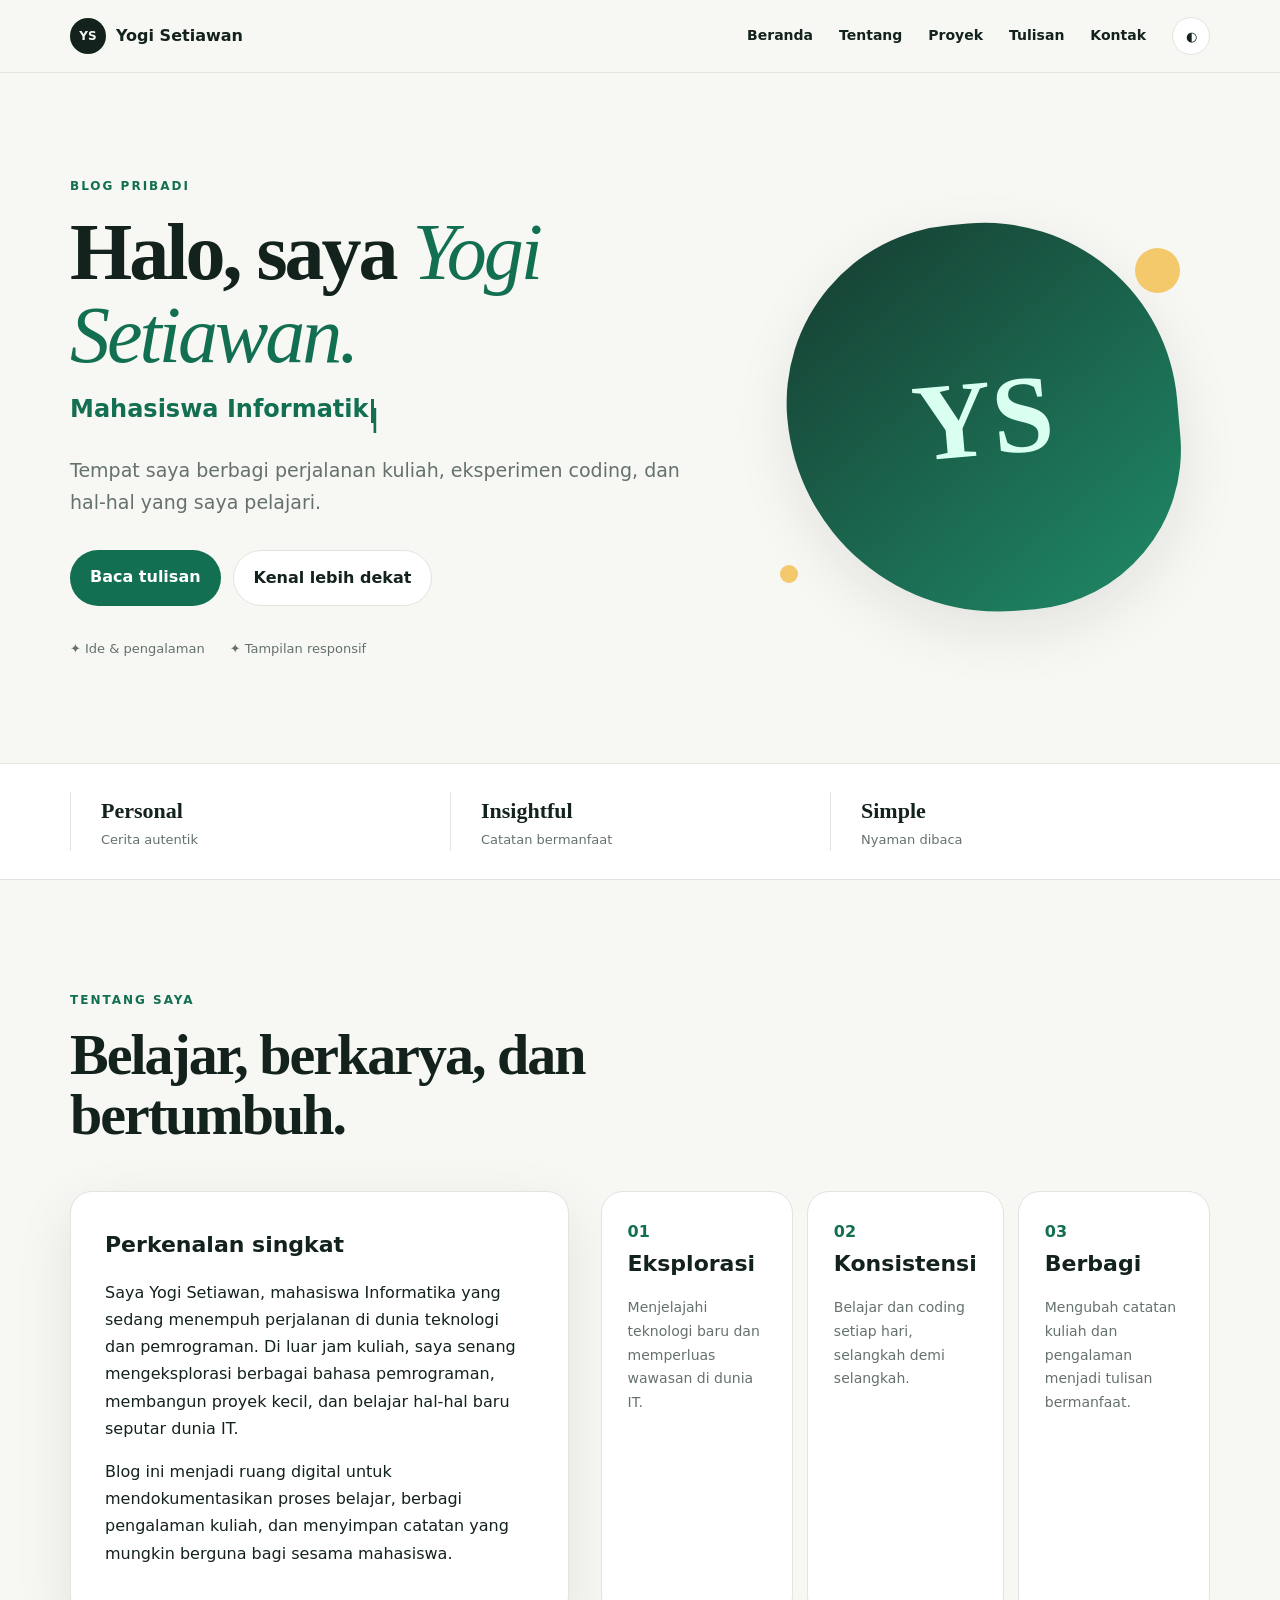
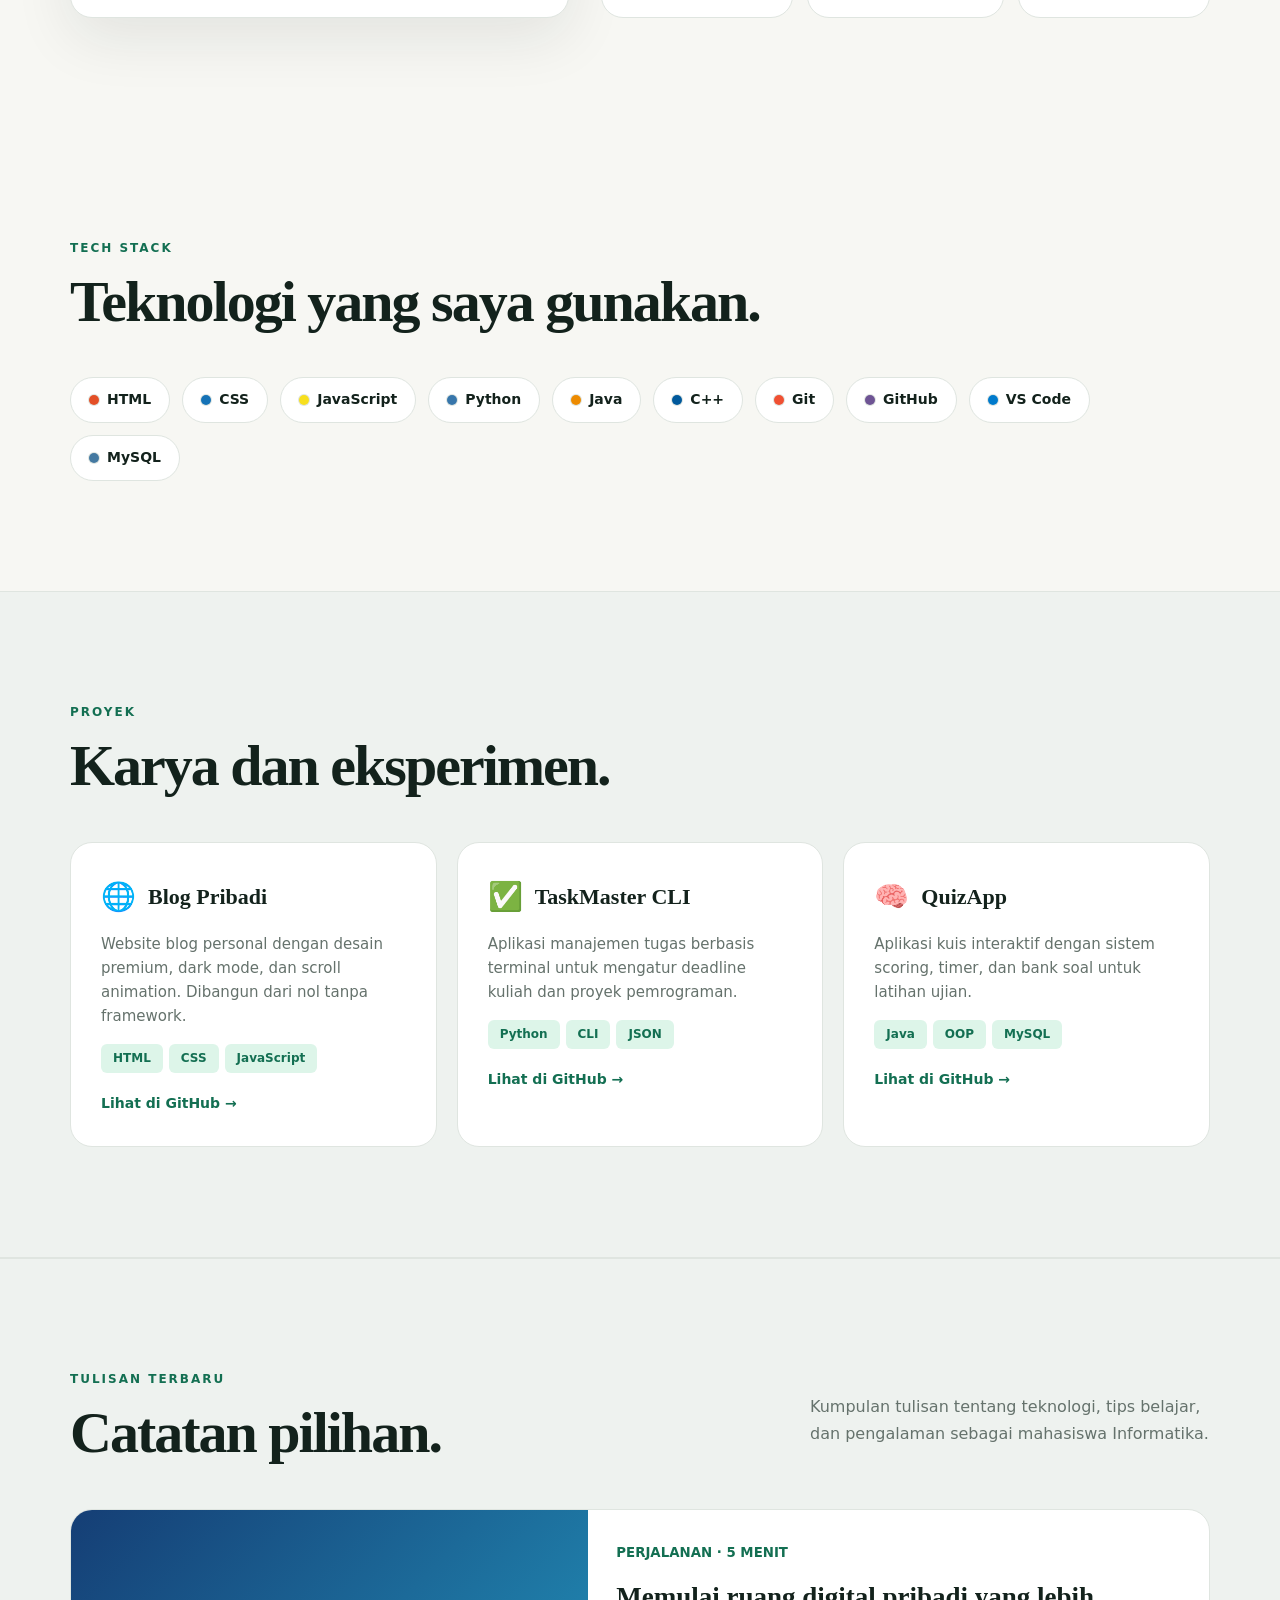
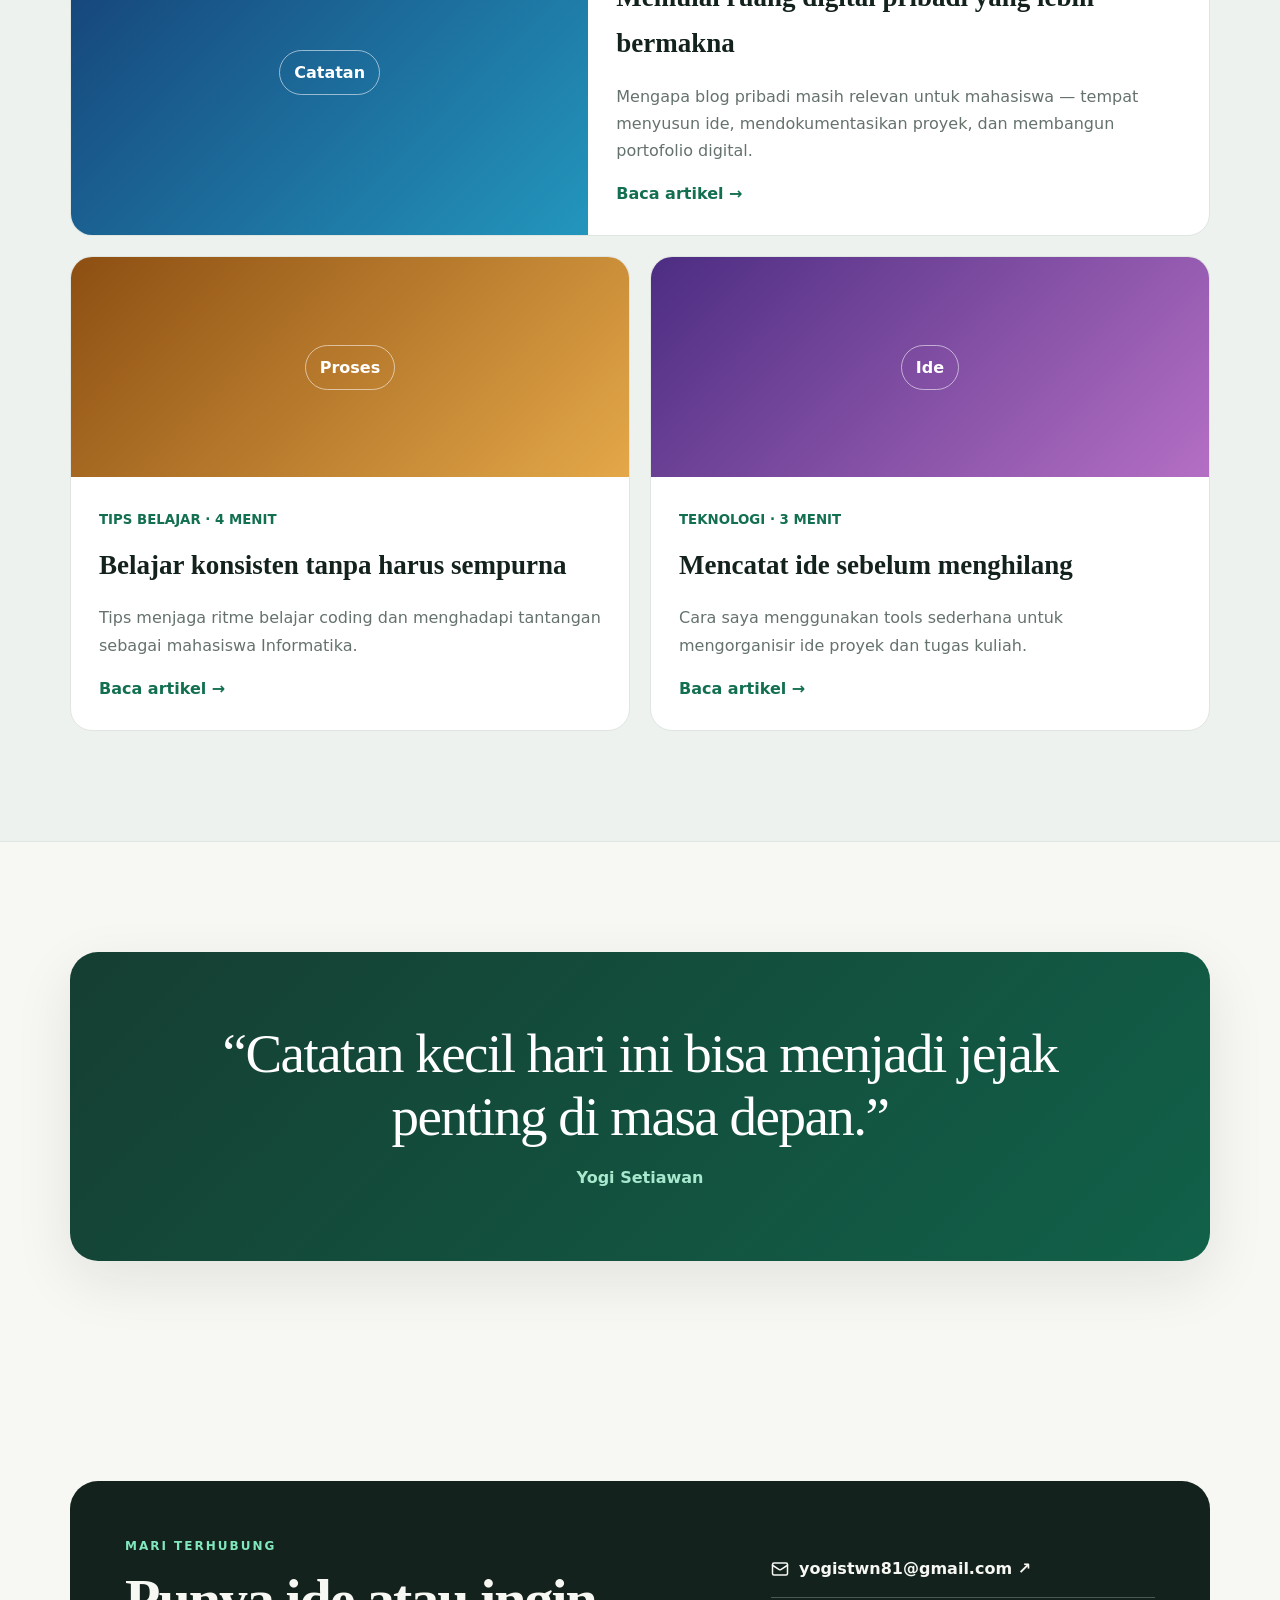
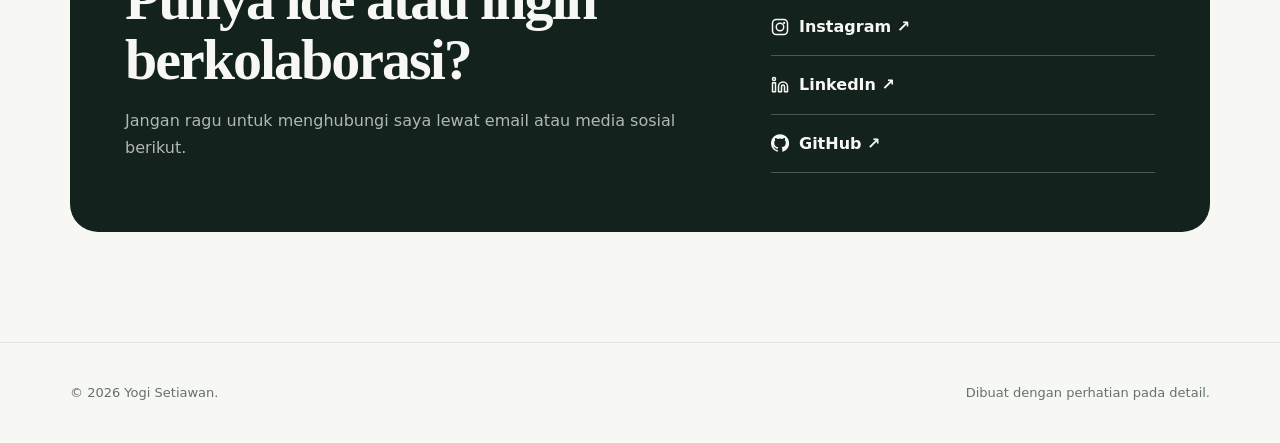
==== index.html @ 464e6d54 "First commit: Blog Premium Yogi Setiawan" ====
<!doctype html>
<html lang="id"><head><meta charset="utf-8"><meta name="viewport" content="width=device-width,initial-scale=1">
<meta name="description" content="Blog pribadi Yogi Setiawan — mahasiswa Informatika. Berbagi pengalaman kuliah, tips belajar coding, dan catatan perjalanan di dunia teknologi.">
<title>Yogi Setiawan | Blog Pribadi</title><link rel="icon" href="assets/favicon.svg" type="image/svg+xml"><link rel="stylesheet" href="assets/style.css"></head>
<body><header class="site-header"><nav class="nav wrap"><a class="brand" href="#home"><span>YS</span> Yogi Setiawan</a><button class="menu" aria-label="Buka menu">☰</button><div class="links"><a href="#home">Beranda</a><a href="#tentang">Tentang</a><a href="#proyek">Proyek</a><a href="#tulisan">Tulisan</a><a href="#kontak">Kontak</a><button class="theme" aria-label="Ganti tema">◐</button></div></nav></header>
<main id="home"><section class="hero wrap"><div><p class="eyebrow">BLOG PRIBADI</p><h1>Halo, saya <em>Yogi Setiawan.</em></h1><p class="typing-role"><span class="typing-text"></span><span class="cursor">|</span></p><p class="lead">Tempat saya berbagi perjalanan kuliah, eksperimen coding, dan hal-hal yang saya pelajari.</p><div class="actions"><a class="btn primary" href="#tulisan">Baca tulisan</a><a class="btn secondary" href="#tentang">Kenal lebih dekat</a></div><div class="meta"><span>✦ Ide & pengalaman</span><span>✦ Tampilan responsif</span></div></div><div class="portrait" aria-label="Monogram Yogi Setiawan"><div class="orb">YS</div><span class="dot d1"></span><span class="dot d2"></span></div></section>
<section class="band reveal"><div class="wrap stats"><div><b>Personal</b><span>Cerita autentik</span></div><div><b>Insightful</b><span>Catatan bermanfaat</span></div><div><b>Simple</b><span>Nyaman dibaca</span></div></div></section>
<section class="section wrap reveal" id="tentang"><div class="section-head"><p class="eyebrow">TENTANG SAYA</p><h2>Belajar, berkarya, dan bertumbuh.</h2></div><div class="about"><article class="card"><h3>Perkenalan singkat</h3><p>Saya Yogi Setiawan, mahasiswa Informatika yang sedang menempuh perjalanan di dunia teknologi dan pemrograman. Di luar jam kuliah, saya senang mengeksplorasi berbagai bahasa pemrograman, membangun proyek kecil, dan belajar hal-hal baru seputar dunia IT.</p><p>Blog ini menjadi ruang digital untuk mendokumentasikan proses belajar, berbagi pengalaman kuliah, dan menyimpan catatan yang mungkin berguna bagi sesama mahasiswa.</p></article><div class="values"><div><span>01</span><h3>Eksplorasi</h3><p>Menjelajahi teknologi baru dan memperluas wawasan di dunia IT.</p></div><div><span>02</span><h3>Konsistensi</h3><p>Belajar dan coding setiap hari, selangkah demi selangkah.</p></div><div><span>03</span><h3>Berbagi</h3><p>Mengubah catatan kuliah dan pengalaman menjadi tulisan bermanfaat.</p></div></div></div></section><section class="section wrap reveal" id="skills"><div class="section-head"><p class="eyebrow">TECH STACK</p><h2>Teknologi yang saya gunakan.</h2></div><div class="skills"><span class="skill-tag"><span class="skill-dot" style="background:#E34F26"></span>HTML</span><span class="skill-tag"><span class="skill-dot" style="background:#1572B6"></span>CSS</span><span class="skill-tag"><span class="skill-dot" style="background:#F7DF1E"></span>JavaScript</span><span class="skill-tag"><span class="skill-dot" style="background:#3776AB"></span>Python</span><span class="skill-tag"><span class="skill-dot" style="background:#ED8B00"></span>Java</span><span class="skill-tag"><span class="skill-dot" style="background:#00599C"></span>C++</span><span class="skill-tag"><span class="skill-dot" style="background:#F05032"></span>Git</span><span class="skill-tag"><span class="skill-dot" style="background:#6e5494"></span>GitHub</span><span class="skill-tag"><span class="skill-dot" style="background:#007ACC"></span>VS Code</span><span class="skill-tag"><span class="skill-dot" style="background:#4479A1"></span>MySQL</span></div></section><section class="section soft reveal" id="proyek"><div class="wrap"><div class="section-head"><p class="eyebrow">PROYEK</p><h2>Karya dan eksperimen.</h2></div><div class="projects"><article class="project"><div class="project-header"><span class="project-icon">🌐</span><h3>Blog Pribadi</h3></div><p>Website blog personal dengan desain premium, dark mode, dan scroll animation. Dibangun dari nol tanpa framework.</p><div class="project-tags"><span class="project-tag">HTML</span><span class="project-tag">CSS</span><span class="project-tag">JavaScript</span></div><a class="project-link" href="https://github.com/setiawan81/" target="_blank">Lihat di GitHub →</a></article><article class="project"><div class="project-header"><span class="project-icon">✅</span><h3>TaskMaster CLI</h3></div><p>Aplikasi manajemen tugas berbasis terminal untuk mengatur deadline kuliah dan proyek pemrograman.</p><div class="project-tags"><span class="project-tag">Python</span><span class="project-tag">CLI</span><span class="project-tag">JSON</span></div><a class="project-link" href="https://github.com/setiawan81/" target="_blank">Lihat di GitHub →</a></article><article class="project"><div class="project-header"><span class="project-icon">🧠</span><h3>QuizApp</h3></div><p>Aplikasi kuis interaktif dengan sistem scoring, timer, dan bank soal untuk latihan ujian.</p><div class="project-tags"><span class="project-tag">Java</span><span class="project-tag">OOP</span><span class="project-tag">MySQL</span></div><a class="project-link" href="https://github.com/setiawan81/" target="_blank">Lihat di GitHub →</a></article></div></div></section>
<section class="section soft reveal" id="tulisan"><div class="wrap"><div class="section-head row"><div><p class="eyebrow">TULISAN TERBARU</p><h2>Catatan pilihan.</h2></div><p>Kumpulan tulisan tentang teknologi, tips belajar, dan pengalaman sebagai mahasiswa Informatika.</p></div><div class="posts"><article class="post featured"><div class="thumb blue"><span>Catatan</span></div><div><small>PERJALANAN · 5 MENIT</small><h3>Memulai ruang digital pribadi yang lebih bermakna</h3><p>Mengapa blog pribadi masih relevan untuk mahasiswa — tempat menyusun ide, mendokumentasikan proyek, dan membangun portofolio digital.</p><a href="posts/memulai-blog.html">Baca artikel →</a></div></article><article class="post"><div class="thumb amber"><span>Proses</span></div><div><small>TIPS BELAJAR · 4 MENIT</small><h3>Belajar konsisten tanpa harus sempurna</h3><p>Tips menjaga ritme belajar coding dan menghadapi tantangan sebagai mahasiswa Informatika.</p><a href="posts/belajar-konsisten.html">Baca artikel →</a></div></article><article class="post"><div class="thumb violet"><span>Ide</span></div><div><small>TEKNOLOGI · 3 MENIT</small><h3>Mencatat ide sebelum menghilang</h3><p>Cara saya menggunakan tools sederhana untuk mengorganisir ide proyek dan tugas kuliah.</p><a href="posts/mencatat-ide.html">Baca artikel →</a></div></article></div></div></section>
<section class="section wrap reveal"><div class="quote"><p>“Catatan kecil hari ini bisa menjadi jejak penting di masa depan.”</p><span>Yogi Setiawan</span></div></section><section class="section wrap reveal" id="kontak"><div class="contact"><div><p class="eyebrow">MARI TERHUBUNG</p><h2>Punya ide atau ingin berkolaborasi?</h2><p>Jangan ragu untuk menghubungi saya lewat email atau media sosial berikut.</p></div><div class="contact-links"><a href="mailto:yogistwn81@gmail.com"><svg width="18" height="18" viewBox="0 0 24 24" fill="none" stroke="currentColor" stroke-width="2" stroke-linecap="round" stroke-linejoin="round"><rect x="2" y="4" width="20" height="16" rx="2"/><path d="m22 7-8.97 5.7a1.94 1.94 0 0 1-2.06 0L2 7"/></svg> yogistwn81@gmail.com ↗</a><a href="https://www.instagram.com/fiery_kr/" target="_blank"><svg width="18" height="18" viewBox="0 0 24 24" fill="none" stroke="currentColor" stroke-width="2" stroke-linecap="round" stroke-linejoin="round"><rect x="2" y="2" width="20" height="20" rx="5"/><circle cx="12" cy="12" r="5"/><circle cx="17.5" cy="6.5" r="1.5" fill="currentColor" stroke="none"/></svg> Instagram ↗</a><a href="https://www.linkedin.com/in/yogi-setiawan-894449342/" target="_blank"><svg width="18" height="18" viewBox="0 0 24 24" fill="none" stroke="currentColor" stroke-width="2" stroke-linecap="round" stroke-linejoin="round"><path d="M16 8a6 6 0 0 1 6 6v7h-4v-7a2 2 0 0 0-4 0v7h-4v-7a6 6 0 0 1 6-6z"/><rect x="2" y="9" width="4" height="12"/><circle cx="4" cy="4" r="2"/></svg> LinkedIn ↗</a><a href="https://github.com/setiawan81/" target="_blank"><svg width="18" height="18" viewBox="0 0 24 24" fill="currentColor"><path d="M12 .3a12 12 0 0 0-3.8 23.38c.6.11.82-.26.82-.58v-2.02c-3.34.73-4.04-1.61-4.04-1.61a3.18 3.18 0 0 0-1.33-1.76c-1.09-.74.08-.73.08-.73a2.52 2.52 0 0 1 1.84 1.24 2.56 2.56 0 0 0 3.5 1 2.56 2.56 0 0 1 .76-1.6c-2.67-.3-5.47-1.33-5.47-5.93a4.64 4.64 0 0 1 1.24-3.22 4.3 4.3 0 0 1 .12-3.18s1-.32 3.3 1.23a11.38 11.38 0 0 1 6 0c2.3-1.55 3.3-1.23 3.3-1.23a4.3 4.3 0 0 1 .12 3.18 4.64 4.64 0 0 1 1.24 3.22c0 4.61-2.81 5.63-5.48 5.93a2.86 2.86 0 0 1 .82 2.22v3.29c0 .32.22.7.82.58A12 12 0 0 0 12 .3"/></svg> GitHub ↗</a></div></div></section></main><button class="back-top" aria-label="Kembali ke atas"><svg width="20" height="20" viewBox="0 0 24 24" fill="none" stroke="currentColor" stroke-width="2.5" stroke-linecap="round" stroke-linejoin="round"><path d="m18 15-6-6-6 6"/></svg></button>
<footer><div class="wrap footer"><p>© <span id="year"></span> Yogi Setiawan.</p><p>Dibuat dengan perhatian pada detail.</p></div></footer><script src="assets/script.js"></script></body></html>
---- assets/style.css ----
*{box-sizing:border-box}html{scroll-behavior:smooth}:root{--bg:#f7f7f3;--surface:#fff;--text:#13221c;--muted:#65726c;--line:#dfe5e0;--accent:#136f52;--accent2:#ddf5e9;--soft:#eef2ef;--shadow:0 20px 60px rgba(19,34,28,.09)}body.dark{--bg:#101713;--surface:#18221d;--text:#edf5f0;--muted:#9aaba2;--line:#2b3932;--accent:#61d6a7;--accent2:#193f31;--soft:#131d18;--shadow:0 20px 60px rgba(0,0,0,.25)}body{margin:0;background:var(--bg);color:var(--text);font:16px/1.7 Inter,ui-sans-serif,system-ui,-apple-system,"Segoe UI",sans-serif;transition:.25s}a{color:inherit}.wrap{width:min(1140px,calc(100% - 40px));margin:auto}.site-header{position:sticky;top:0;z-index:20;background:color-mix(in srgb,var(--bg) 90%,transparent);border-bottom:1px solid var(--line);backdrop-filter:blur(14px)}.nav{min-height:72px;display:flex;align-items:center;justify-content:space-between}.brand{display:flex;gap:10px;align-items:center;font-weight:800;text-decoration:none}.brand span{display:grid;place-items:center;width:36px;height:36px;background:var(--text);color:var(--bg);border-radius:50%;font-size:12px}.links{display:flex;align-items:center;gap:26px}.links a{text-decoration:none;font-size:14px;font-weight:650}.links a:hover{color:var(--accent)}.theme,.menu{border:1px solid var(--line);background:var(--surface);color:var(--text);border-radius:50%;width:38px;height:38px;cursor:pointer}.menu{display:none}.hero{min-height:690px;display:grid;grid-template-columns:1.15fr .85fr;align-items:center;gap:70px;padding:80px 0}.eyebrow{margin:0 0 14px;color:var(--accent);font-size:12px;font-weight:850;letter-spacing:2px}.hero h1,.section h2,.contact h2{margin:0;max-width:760px;font-family:Georgia,serif;font-size:clamp(44px,7vw,80px);line-height:1.04;letter-spacing:-3px}.hero h1 em{color:var(--accent);font-weight:400}.lead{max-width:650px;margin:24px 0;color:var(--muted);font-size:19px}.actions{display:flex;gap:12px;margin:32px 0}.btn{padding:13px 20px;border-radius:999px;font-weight:750;text-decoration:none}.primary{background:var(--accent);color:#fff}.secondary{border:1px solid var(--line);background:var(--surface)}.meta{display:flex;gap:25px;color:var(--muted);font-size:13px}.portrait{position:relative;display:grid;place-items:center;min-height:470px}.orb{display:grid;place-items:center;width:min(390px,85vw);aspect-ratio:1;border-radius:48% 52% 43% 57%;background:linear-gradient(145deg,#163c30,#1f8a68);color:#d9fff0;font:700 110px Georgia;box-shadow:var(--shadow);transform:rotate(-5deg)}.dot{position:absolute;border-radius:50%;background:#f4c96b}.d1{width:45px;height:45px;top:65px;right:30px}.d2{width:18px;height:18px;bottom:70px;left:25px}.band{border-block:1px solid var(--line);background:var(--surface)}.stats{display:grid;grid-template-columns:repeat(3,1fr);padding:28px 0}.stats div{display:flex;flex-direction:column;padding-left:30px;border-left:1px solid var(--line)}.stats b{font-family:Georgia,serif;font-size:22px}.stats span{color:var(--muted);font-size:13px}.section{padding:110px 0}.section-head{margin-bottom:45px}.section h2,.contact h2{font-size:clamp(36px,5vw,58px);letter-spacing:-2px}.about{display:grid;grid-template-columns:.9fr 1.1fr;gap:32px}.card,.values>div,.post{background:var(--surface);border:1px solid var(--line);border-radius:22px}.card{padding:34px;box-shadow:var(--shadow)}.card h3,.values h3,.post h3{margin:0;color:var(--text);font-size:22px}.note{padding:12px;background:var(--soft);border-radius:10px;color:var(--muted);font-size:13px}.values{display:grid;grid-template-columns:repeat(3,1fr);gap:14px}.values>div{padding:26px}.values span{color:var(--accent);font-weight:850}.values p{color:var(--muted);font-size:14px}.soft{background:var(--soft);border-block:1px solid var(--line)}.row{display:flex;justify-content:space-between;align-items:end;gap:30px}.row>p{max-width:400px;color:var(--muted)}.posts{display:grid;grid-template-columns:repeat(2,1fr);gap:20px}.post{overflow:hidden}.featured{grid-column:1/-1;display:grid;grid-template-columns:1fr 1.2fr}.post>div:last-child{padding:28px}.thumb{display:grid;place-items:center;min-height:220px}.thumb span{padding:8px 14px;border:1px solid rgba(255,255,255,.55);border-radius:999px;color:white;font-weight:750}.blue{background:linear-gradient(135deg,#153e75,#2396bd)}.amber{background:linear-gradient(135deg,#8d4f12,#e4a849)}.violet{background:linear-gradient(135deg,#4c2d82,#b46fc4)}.post small{color:var(--accent);font-weight:800}.post h3{margin:10px 0;font-family:Georgia,serif;font-size:27px}.post p{color:var(--muted)}.post a{color:var(--accent);font-weight:800;text-decoration:none}.contact{display:grid;grid-template-columns:1.2fr .8fr;gap:70px;padding:55px;background:var(--text);color:var(--bg);border-radius:28px}.contact p{color:color-mix(in srgb,var(--bg) 70%,transparent)}.contact .eyebrow{color:#81e7bd}.contact-links{display:flex;flex-direction:column;justify-content:center}.contact-links a{padding:15px 0;border-bottom:1px solid color-mix(in srgb,var(--bg) 25%,transparent);text-decoration:none;font-weight:750;display:flex;align-items:center;gap:10px}footer{border-top:1px solid var(--line)}.footer{display:flex;justify-content:space-between;padding:26px 0;color:var(--muted);font-size:13px}@media(max-width:850px){.hero,.about,.contact{grid-template-columns:1fr}.hero{padding:60px 0;gap:25px}.portrait{min-height:330px}.orb{width:300px}.values{grid-template-columns:1fr}.featured{display:block}.links{display:none;position:absolute;top:71px;left:0;right:0;padding:18px 20px;background:var(--surface);border-bottom:1px solid var(--line);flex-direction:column;align-items:flex-start}.links.open{display:flex}.menu{display:block}.theme{position:absolute;right:70px}.row{display:block}}@media(max-width:600px){.wrap{width:min(100% - 24px,1140px)}.hero{min-height:auto}.hero h1{font-size:47px;letter-spacing:-2px}.section{padding:75px 0}.stats{grid-template-columns:1fr;gap:18px}.stats div{padding-left:15px}.posts{grid-template-columns:1fr}.featured{grid-column:auto}.contact{padding:32px 23px}.actions,.meta,.footer{flex-direction:column}.portrait{min-height:285px}.orb{width:245px;font-size:75px}}
.quote{padding:70px 55px;border-radius:28px;background:linear-gradient(135deg,#153e32,#116149);color:white;text-align:center;box-shadow:var(--shadow)}.quote p{max-width:850px;margin:0 auto 15px;font:clamp(32px,5vw,55px)/1.15 Georgia,serif;letter-spacing:-1.5px}.quote span{color:#a7e8ce;font-weight:800}.post,.card,.values>div,.btn,.contact-links a{transition:transform .25s,box-shadow .25s}.post:hover,.card:hover,.values>div:hover{transform:translateY(-5px);box-shadow:var(--shadow)}@media(max-width:600px){.quote{padding:45px 22px}}
/* === SCROLL REVEAL === */
.reveal{opacity:0;transform:translateY(40px);transition:opacity .8s ease,transform .8s ease}.reveal.visible{opacity:1;transform:translateY(0)}
/* === TYPING === */
.typing-role{margin:12px 0 0;color:var(--accent);font-size:clamp(18px,3vw,24px);font-weight:700;min-height:36px}.cursor{display:inline-block;width:3px;height:1em;background:var(--accent);margin-left:2px;animation:blink 1s infinite;vertical-align:text-bottom}@keyframes blink{0%,50%{opacity:1}51%,100%{opacity:0}}
/* === TECH STACK === */
.skills{display:flex;flex-wrap:wrap;gap:12px;margin-top:10px}.skill-tag{display:inline-flex;align-items:center;gap:8px;padding:10px 18px;background:var(--surface);border:1px solid var(--line);border-radius:999px;font-weight:650;font-size:14px;transition:transform .25s,box-shadow .25s,border-color .25s}.skill-tag:hover{transform:translateY(-3px);box-shadow:var(--shadow);border-color:var(--accent)}.skill-dot{width:10px;height:10px;border-radius:50%;flex-shrink:0;box-shadow:0 0 0 1px var(--line)}
/* === PROJECTS === */
.projects{display:grid;grid-template-columns:repeat(auto-fit,minmax(300px,1fr));gap:20px}.project{background:var(--surface);border:1px solid var(--line);border-radius:22px;padding:30px;transition:transform .25s,box-shadow .25s}.project:hover{transform:translateY(-5px);box-shadow:var(--shadow)}.project-header{display:flex;align-items:center;gap:12px;margin-bottom:12px}.project-icon{font-size:28px}.project h3{margin:0;font-family:Georgia,serif;font-size:22px}.project p{color:var(--muted);font-size:15px;margin:0 0 16px;line-height:1.6}.project-tags{display:flex;flex-wrap:wrap;gap:6px;margin-bottom:16px}.project-tag{padding:4px 12px;background:var(--accent2);color:var(--accent);border-radius:6px;font-size:12px;font-weight:700}.project-link{display:inline-flex;align-items:center;gap:6px;color:var(--accent);font-weight:800;text-decoration:none;font-size:14px}.project-link:hover{text-decoration:underline}
/* === BACK TO TOP === */
.back-top{position:fixed;bottom:30px;right:30px;width:48px;height:48px;border-radius:50%;background:var(--accent);color:#fff;border:none;cursor:pointer;display:grid;place-items:center;opacity:0;visibility:hidden;transform:translateY(20px);transition:opacity .3s,visibility .3s,transform .3s;z-index:50;box-shadow:0 4px 15px rgba(0,0,0,.2)}.back-top.show{opacity:1;visibility:visible;transform:translateY(0)}.back-top:hover{transform:translateY(-3px);box-shadow:0 6px 20px rgba(0,0,0,.3)}
/* === PROGRESS BAR === */
.progress-bar{position:fixed;top:0;left:0;height:3px;background:linear-gradient(90deg,var(--accent),#2396bd);z-index:100;width:0}
/* === SHARE BUTTONS === */
.share-section{margin-top:50px;padding-top:30px;border-top:1px solid var(--line)}.share-section h3{font-size:18px;margin:0 0 16px;font-family:Georgia,serif}.share-buttons{display:flex;flex-wrap:wrap;gap:10px}.share-btn{display:inline-flex;align-items:center;gap:8px;padding:10px 18px;border-radius:999px;border:1px solid var(--line);background:var(--surface);color:var(--text);text-decoration:none;font-weight:650;font-size:14px;cursor:pointer;transition:transform .25s,box-shadow .25s;font-family:inherit}.share-btn:hover{transform:translateY(-2px);box-shadow:var(--shadow)}.share-btn.whatsapp{border-color:#25d366;color:#25d366}.share-btn.twitter{border-color:#536471;color:var(--text)}.share-btn.linkedin{border-color:#0077b5;color:#0077b5}.share-btn.copy{border-color:var(--accent);color:var(--accent)}
/* === 404 === */
.error-page{min-height:100vh;display:grid;place-items:center;text-align:center;padding:40px 20px}.error-code{font:900 clamp(120px,25vw,220px)/1 Georgia,serif;margin:0;background:linear-gradient(135deg,var(--accent),#2396bd);-webkit-background-clip:text;-webkit-text-fill-color:transparent;background-clip:text}.error-page h2{font-family:Georgia,serif;font-size:clamp(24px,4vw,40px);margin:20px 0 10px;letter-spacing:-1px}.error-page p{color:var(--muted);max-width:500px;margin:0 auto 30px;font-size:17px}.error-page .btn{display:inline-flex;align-items:center;gap:8px}
/* === RESPONSIVE ADDITIONS === */
@media(max-width:600px){.projects{grid-template-columns:1fr}.share-buttons{flex-direction:column}.share-btn{justify-content:center}}
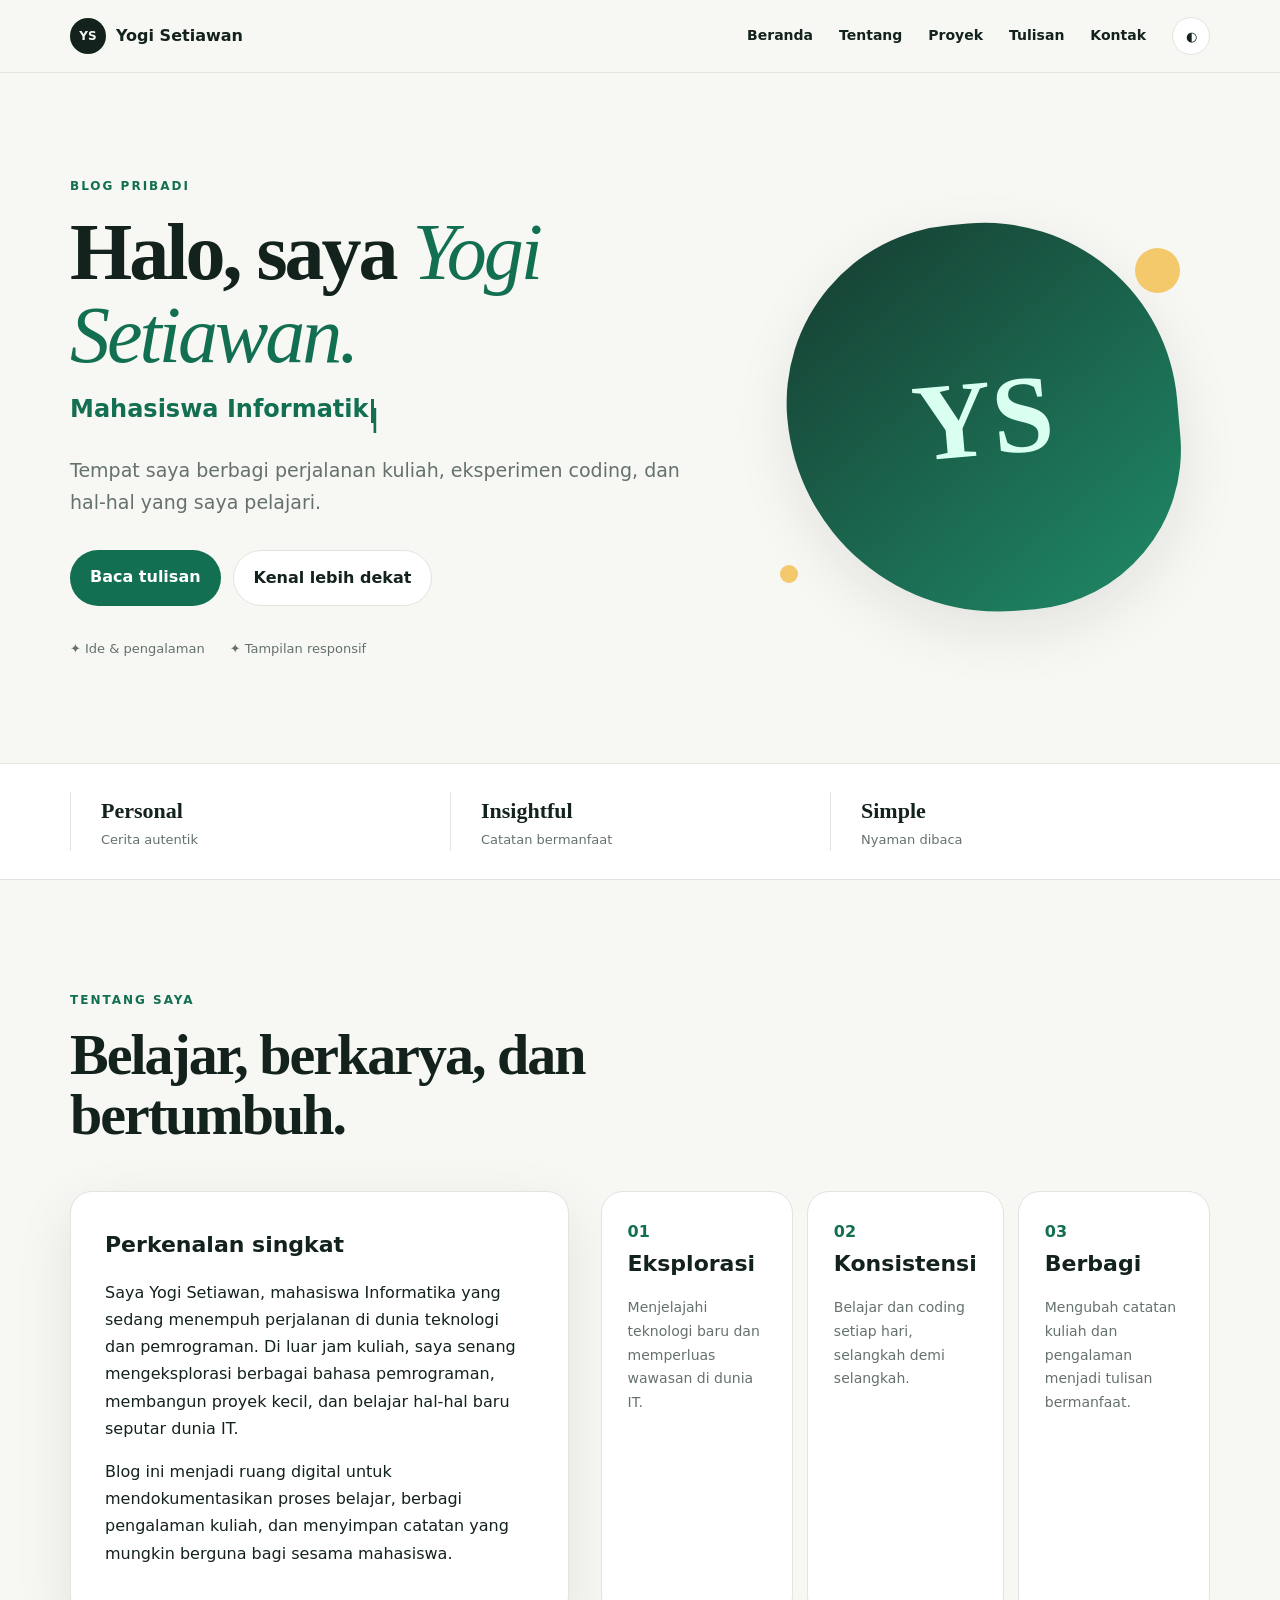
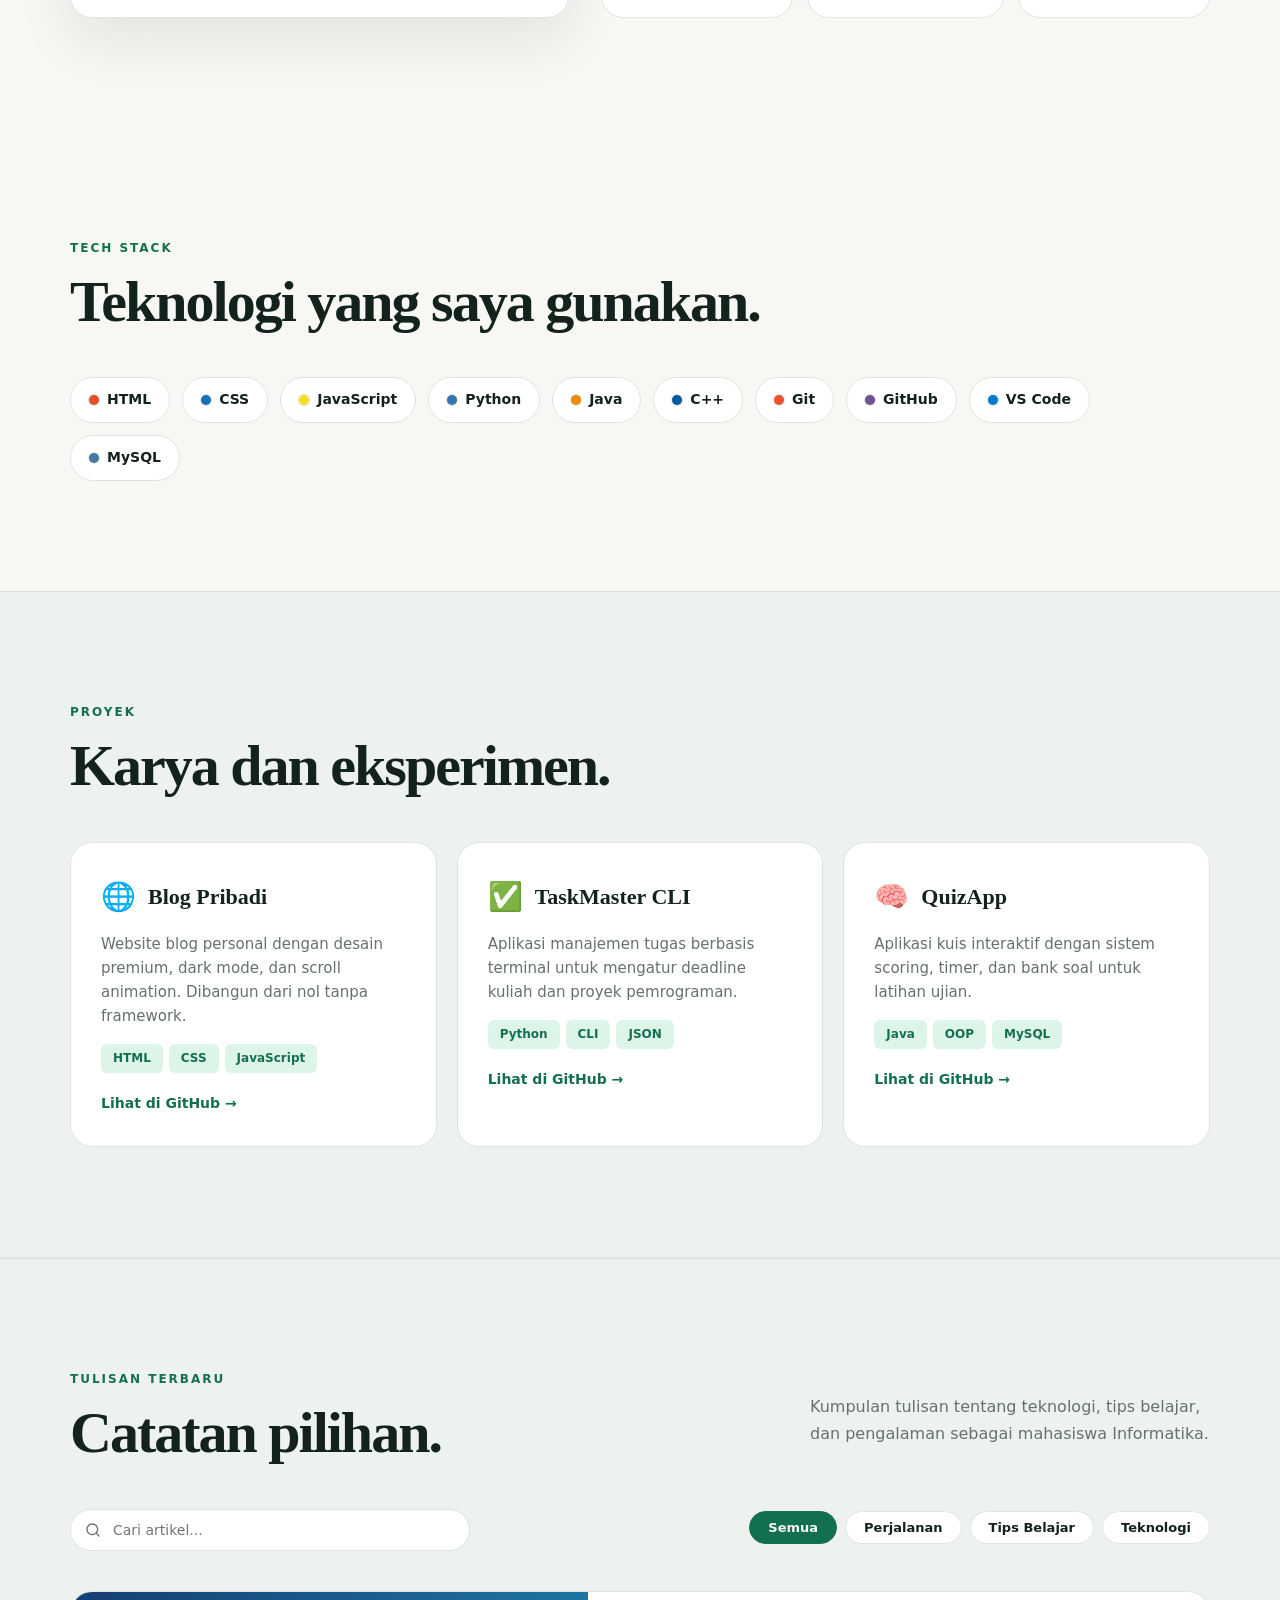
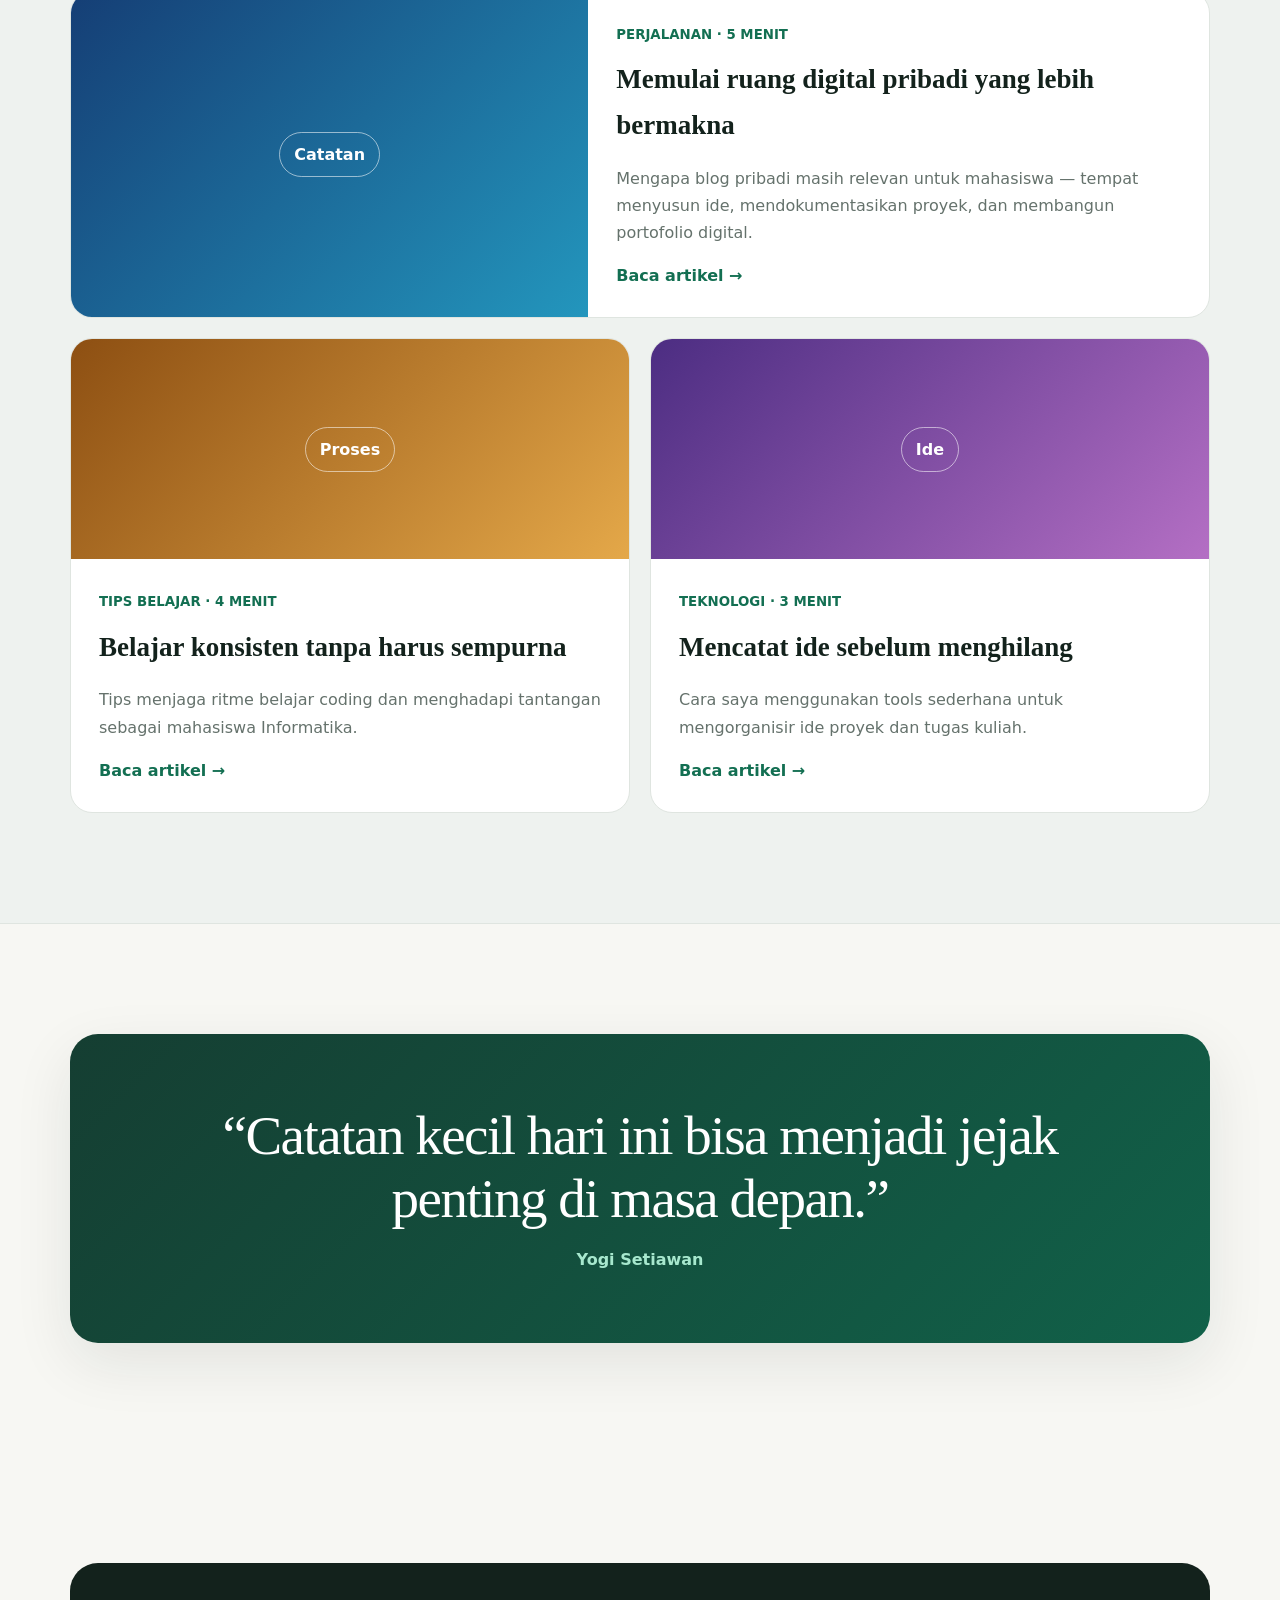
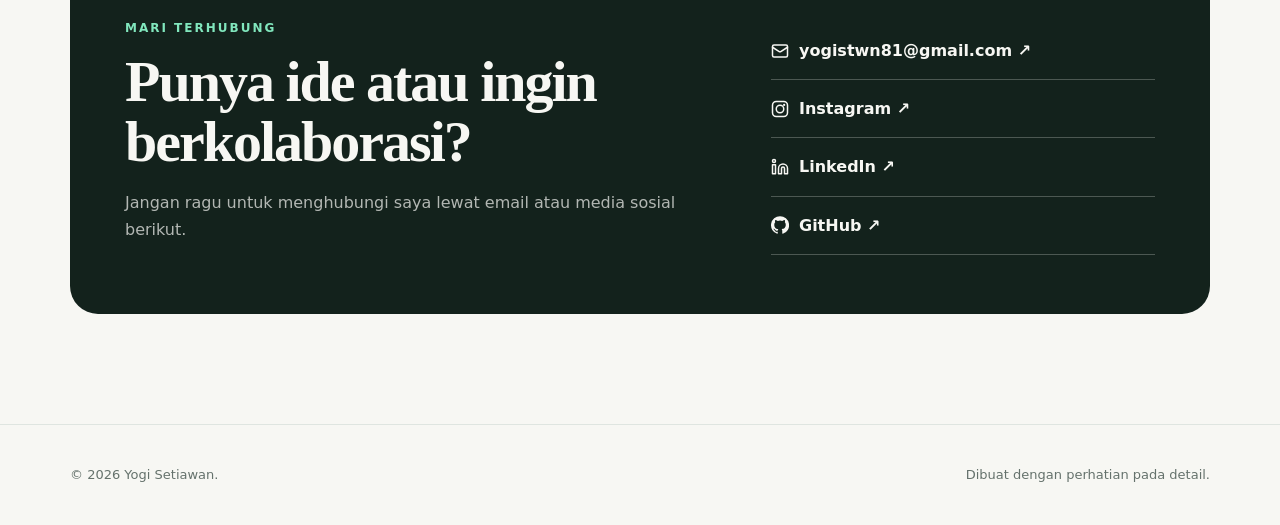
==== commit 15cc6203: "Update postingan otomatis - 08/17/2026 Mon 22:57:08.47" ====
--- a/index.html
+++ b/index.html
@@ -6,6 +6,6 @@
 <main id="home"><section class="hero wrap"><div><p class="eyebrow">BLOG PRIBADI</p><h1>Halo, saya <em>Yogi Setiawan.</em></h1><p class="typing-role"><span class="typing-text"></span><span class="cursor">|</span></p><p class="lead">Tempat saya berbagi perjalanan kuliah, eksperimen coding, dan hal-hal yang saya pelajari.</p><div class="actions"><a class="btn primary" href="#tulisan">Baca tulisan</a><a class="btn secondary" href="#tentang">Kenal lebih dekat</a></div><div class="meta"><span>✦ Ide & pengalaman</span><span>✦ Tampilan responsif</span></div></div><div class="portrait" aria-label="Monogram Yogi Setiawan"><div class="orb">YS</div><span class="dot d1"></span><span class="dot d2"></span></div></section>
 <section class="band reveal"><div class="wrap stats"><div><b>Personal</b><span>Cerita autentik</span></div><div><b>Insightful</b><span>Catatan bermanfaat</span></div><div><b>Simple</b><span>Nyaman dibaca</span></div></div></section>
 <section class="section wrap reveal" id="tentang"><div class="section-head"><p class="eyebrow">TENTANG SAYA</p><h2>Belajar, berkarya, dan bertumbuh.</h2></div><div class="about"><article class="card"><h3>Perkenalan singkat</h3><p>Saya Yogi Setiawan, mahasiswa Informatika yang sedang menempuh perjalanan di dunia teknologi dan pemrograman. Di luar jam kuliah, saya senang mengeksplorasi berbagai bahasa pemrograman, membangun proyek kecil, dan belajar hal-hal baru seputar dunia IT.</p><p>Blog ini menjadi ruang digital untuk mendokumentasikan proses belajar, berbagi pengalaman kuliah, dan menyimpan catatan yang mungkin berguna bagi sesama mahasiswa.</p></article><div class="values"><div><span>01</span><h3>Eksplorasi</h3><p>Menjelajahi teknologi baru dan memperluas wawasan di dunia IT.</p></div><div><span>02</span><h3>Konsistensi</h3><p>Belajar dan coding setiap hari, selangkah demi selangkah.</p></div><div><span>03</span><h3>Berbagi</h3><p>Mengubah catatan kuliah dan pengalaman menjadi tulisan bermanfaat.</p></div></div></div></section><section class="section wrap reveal" id="skills"><div class="section-head"><p class="eyebrow">TECH STACK</p><h2>Teknologi yang saya gunakan.</h2></div><div class="skills"><span class="skill-tag"><span class="skill-dot" style="background:#E34F26"></span>HTML</span><span class="skill-tag"><span class="skill-dot" style="background:#1572B6"></span>CSS</span><span class="skill-tag"><span class="skill-dot" style="background:#F7DF1E"></span>JavaScript</span><span class="skill-tag"><span class="skill-dot" style="background:#3776AB"></span>Python</span><span class="skill-tag"><span class="skill-dot" style="background:#ED8B00"></span>Java</span><span class="skill-tag"><span class="skill-dot" style="background:#00599C"></span>C++</span><span class="skill-tag"><span class="skill-dot" style="background:#F05032"></span>Git</span><span class="skill-tag"><span class="skill-dot" style="background:#6e5494"></span>GitHub</span><span class="skill-tag"><span class="skill-dot" style="background:#007ACC"></span>VS Code</span><span class="skill-tag"><span class="skill-dot" style="background:#4479A1"></span>MySQL</span></div></section><section class="section soft reveal" id="proyek"><div class="wrap"><div class="section-head"><p class="eyebrow">PROYEK</p><h2>Karya dan eksperimen.</h2></div><div class="projects"><article class="project"><div class="project-header"><span class="project-icon">🌐</span><h3>Blog Pribadi</h3></div><p>Website blog personal dengan desain premium, dark mode, dan scroll animation. Dibangun dari nol tanpa framework.</p><div class="project-tags"><span class="project-tag">HTML</span><span class="project-tag">CSS</span><span class="project-tag">JavaScript</span></div><a class="project-link" href="https://github.com/setiawan81/" target="_blank">Lihat di GitHub →</a></article><article class="project"><div class="project-header"><span class="project-icon">✅</span><h3>TaskMaster CLI</h3></div><p>Aplikasi manajemen tugas berbasis terminal untuk mengatur deadline kuliah dan proyek pemrograman.</p><div class="project-tags"><span class="project-tag">Python</span><span class="project-tag">CLI</span><span class="project-tag">JSON</span></div><a class="project-link" href="https://github.com/setiawan81/" target="_blank">Lihat di GitHub →</a></article><article class="project"><div class="project-header"><span class="project-icon">🧠</span><h3>QuizApp</h3></div><p>Aplikasi kuis interaktif dengan sistem scoring, timer, dan bank soal untuk latihan ujian.</p><div class="project-tags"><span class="project-tag">Java</span><span class="project-tag">OOP</span><span class="project-tag">MySQL</span></div><a class="project-link" href="https://github.com/setiawan81/" target="_blank">Lihat di GitHub →</a></article></div></div></section>
-<section class="section soft reveal" id="tulisan"><div class="wrap"><div class="section-head row"><div><p class="eyebrow">TULISAN TERBARU</p><h2>Catatan pilihan.</h2></div><p>Kumpulan tulisan tentang teknologi, tips belajar, dan pengalaman sebagai mahasiswa Informatika.</p></div><div class="posts"><article class="post featured"><div class="thumb blue"><span>Catatan</span></div><div><small>PERJALANAN · 5 MENIT</small><h3>Memulai ruang digital pribadi yang lebih bermakna</h3><p>Mengapa blog pribadi masih relevan untuk mahasiswa — tempat menyusun ide, mendokumentasikan proyek, dan membangun portofolio digital.</p><a href="posts/memulai-blog.html">Baca artikel →</a></div></article><article class="post"><div class="thumb amber"><span>Proses</span></div><div><small>TIPS BELAJAR · 4 MENIT</small><h3>Belajar konsisten tanpa harus sempurna</h3><p>Tips menjaga ritme belajar coding dan menghadapi tantangan sebagai mahasiswa Informatika.</p><a href="posts/belajar-konsisten.html">Baca artikel →</a></div></article><article class="post"><div class="thumb violet"><span>Ide</span></div><div><small>TEKNOLOGI · 3 MENIT</small><h3>Mencatat ide sebelum menghilang</h3><p>Cara saya menggunakan tools sederhana untuk mengorganisir ide proyek dan tugas kuliah.</p><a href="posts/mencatat-ide.html">Baca artikel →</a></div></article></div></div></section>
+<section class="section soft reveal" id="tulisan"><div class="wrap"><div class="section-head row"><div><p class="eyebrow">TULISAN TERBARU</p><h2>Catatan pilihan.</h2></div><p>Kumpulan tulisan tentang teknologi, tips belajar, dan pengalaman sebagai mahasiswa Informatika.</p></div><div class="filter-container"><div class="search-box"><svg class="search-icon" width="16" height="16" viewBox="0 0 24 24" fill="none" stroke="currentColor" stroke-width="2" stroke-linecap="round" stroke-linejoin="round"><circle cx="11" cy="11" r="8"/><line x1="21" y1="21" x2="16.65" y2="16.65"/></svg><input type="text" id="search-input" placeholder="Cari artikel..."></div><div class="category-filters"><button class="filter-btn active" data-category="all">Semua</button><button class="filter-btn" data-category="perjalanan">Perjalanan</button><button class="filter-btn" data-category="tips belajar">Tips Belajar</button><button class="filter-btn" data-category="teknologi">Teknologi</button></div></div><div class="posts"><article class="post featured"><div class="thumb blue"><span>Catatan</span></div><div><small>PERJALANAN · 5 MENIT</small><h3>Memulai ruang digital pribadi yang lebih bermakna</h3><p>Mengapa blog pribadi masih relevan untuk mahasiswa — tempat menyusun ide, mendokumentasikan proyek, dan membangun portofolio digital.</p><a href="posts/memulai-blog.html">Baca artikel →</a></div></article><article class="post"><div class="thumb amber"><span>Proses</span></div><div><small>TIPS BELAJAR · 4 MENIT</small><h3>Belajar konsisten tanpa harus sempurna</h3><p>Tips menjaga ritme belajar coding dan menghadapi tantangan sebagai mahasiswa Informatika.</p><a href="posts/belajar-konsisten.html">Baca artikel →</a></div></article><article class="post"><div class="thumb violet"><span>Ide</span></div><div><small>TEKNOLOGI · 3 MENIT</small><h3>Mencatat ide sebelum menghilang</h3><p>Cara saya menggunakan tools sederhana untuk mengorganisir ide proyek dan tugas kuliah.</p><a href="posts/mencatat-ide.html">Baca artikel →</a></div></article></div></div></section>
 <section class="section wrap reveal"><div class="quote"><p>“Catatan kecil hari ini bisa menjadi jejak penting di masa depan.”</p><span>Yogi Setiawan</span></div></section><section class="section wrap reveal" id="kontak"><div class="contact"><div><p class="eyebrow">MARI TERHUBUNG</p><h2>Punya ide atau ingin berkolaborasi?</h2><p>Jangan ragu untuk menghubungi saya lewat email atau media sosial berikut.</p></div><div class="contact-links"><a href="mailto:yogistwn81@gmail.com"><svg width="18" height="18" viewBox="0 0 24 24" fill="none" stroke="currentColor" stroke-width="2" stroke-linecap="round" stroke-linejoin="round"><rect x="2" y="4" width="20" height="16" rx="2"/><path d="m22 7-8.97 5.7a1.94 1.94 0 0 1-2.06 0L2 7"/></svg> yogistwn81@gmail.com ↗</a><a href="https://www.instagram.com/fiery_kr/" target="_blank"><svg width="18" height="18" viewBox="0 0 24 24" fill="none" stroke="currentColor" stroke-width="2" stroke-linecap="round" stroke-linejoin="round"><rect x="2" y="2" width="20" height="20" rx="5"/><circle cx="12" cy="12" r="5"/><circle cx="17.5" cy="6.5" r="1.5" fill="currentColor" stroke="none"/></svg> Instagram ↗</a><a href="https://www.linkedin.com/in/yogi-setiawan-894449342/" target="_blank"><svg width="18" height="18" viewBox="0 0 24 24" fill="none" stroke="currentColor" stroke-width="2" stroke-linecap="round" stroke-linejoin="round"><path d="M16 8a6 6 0 0 1 6 6v7h-4v-7a2 2 0 0 0-4 0v7h-4v-7a6 6 0 0 1 6-6z"/><rect x="2" y="9" width="4" height="12"/><circle cx="4" cy="4" r="2"/></svg> LinkedIn ↗</a><a href="https://github.com/setiawan81/" target="_blank"><svg width="18" height="18" viewBox="0 0 24 24" fill="currentColor"><path d="M12 .3a12 12 0 0 0-3.8 23.38c.6.11.82-.26.82-.58v-2.02c-3.34.73-4.04-1.61-4.04-1.61a3.18 3.18 0 0 0-1.33-1.76c-1.09-.74.08-.73.08-.73a2.52 2.52 0 0 1 1.84 1.24 2.56 2.56 0 0 0 3.5 1 2.56 2.56 0 0 1 .76-1.6c-2.67-.3-5.47-1.33-5.47-5.93a4.64 4.64 0 0 1 1.24-3.22 4.3 4.3 0 0 1 .12-3.18s1-.32 3.3 1.23a11.38 11.38 0 0 1 6 0c2.3-1.55 3.3-1.23 3.3-1.23a4.3 4.3 0 0 1 .12 3.18 4.64 4.64 0 0 1 1.24 3.22c0 4.61-2.81 5.63-5.48 5.93a2.86 2.86 0 0 1 .82 2.22v3.29c0 .32.22.7.82.58A12 12 0 0 0 12 .3"/></svg> GitHub ↗</a></div></div></section></main><button class="back-top" aria-label="Kembali ke atas"><svg width="20" height="20" viewBox="0 0 24 24" fill="none" stroke="currentColor" stroke-width="2.5" stroke-linecap="round" stroke-linejoin="round"><path d="m18 15-6-6-6 6"/></svg></button>
 <footer><div class="wrap footer"><p>© <span id="year"></span> Yogi Setiawan.</p><p>Dibuat dengan perhatian pada detail.</p></div></footer><script src="assets/script.js"></script></body></html>
--- a/assets/style.css
+++ b/assets/style.css
@@ -17,4 +17,129 @@
 /* === 404 === */
 .error-page{min-height:100vh;display:grid;place-items:center;text-align:center;padding:40px 20px}.error-code{font:900 clamp(120px,25vw,220px)/1 Georgia,serif;margin:0;background:linear-gradient(135deg,var(--accent),#2396bd);-webkit-background-clip:text;-webkit-text-fill-color:transparent;background-clip:text}.error-page h2{font-family:Georgia,serif;font-size:clamp(24px,4vw,40px);margin:20px 0 10px;letter-spacing:-1px}.error-page p{color:var(--muted);max-width:500px;margin:0 auto 30px;font-size:17px}.error-page .btn{display:inline-flex;align-items:center;gap:8px}
 /* === RESPONSIVE ADDITIONS === */
-@media(max-width:600px){.projects{grid-template-columns:1fr}.share-buttons{flex-direction:column}.share-btn{justify-content:center}}+@media(max-width:600px){.projects{grid-template-columns:1fr}.share-buttons{flex-direction:column}.share-btn{justify-content:center}}
+
+/* === Search & Filter Styles === */
+.filter-container {
+  display: flex;
+  flex-wrap: wrap;
+  gap: 15px;
+  align-items: center;
+  justify-content: space-between;
+  margin-bottom: 40px;
+  width: 100%;
+}
+
+.search-box {
+  position: relative;
+  flex: 1;
+  min-width: 250px;
+  max-width: 400px;
+}
+
+.search-box input {
+  width: 100%;
+  padding: 12px 16px 12px 42px;
+  border-radius: 99px;
+  border: 1px solid var(--line);
+  background-color: var(--surface);
+  color: var(--text);
+  font-family: inherit;
+  font-size: 14px;
+  outline: none;
+  transition: all 0.3s ease;
+}
+
+.search-box input:focus {
+  border-color: var(--accent);
+  box-shadow: 0 0 10px rgba(97, 214, 167, 0.15);
+}
+
+.search-icon {
+  position: absolute;
+  left: 15px;
+  top: 50%;
+  transform: translateY(-50%);
+  color: var(--muted);
+  pointer-events: none;
+  transition: color 0.3s;
+}
+
+.search-box input:focus + .search-icon {
+  color: var(--accent);
+}
+
+.category-filters {
+  display: flex;
+  gap: 8px;
+  overflow-x: auto;
+  padding-bottom: 5px;
+  scrollbar-width: none;
+}
+
+.category-filters::-webkit-scrollbar {
+  display: none;
+}
+
+.filter-btn {
+  padding: 8px 18px;
+  border-radius: 99px;
+  border: 1px solid var(--line);
+  background: var(--surface);
+  color: var(--text);
+  font-weight: 700;
+  font-size: 13px;
+  cursor: pointer;
+  white-space: nowrap;
+  transition: all 0.2s ease;
+  font-family: inherit;
+}
+
+.filter-btn:hover {
+  border-color: var(--accent);
+  background-color: var(--accent2);
+  color: var(--accent);
+}
+
+.filter-btn.active {
+  background-color: var(--accent);
+  border-color: var(--accent);
+  color: var(--bg);
+}
+
+/* === Code Blocks & Copy Button === */
+.copy-code-btn {
+  position: absolute;
+  top: 10px;
+  right: 10px;
+  background: rgba(255, 255, 255, 0.08);
+  border: 1px solid rgba(255, 255, 255, 0.15);
+  color: #edf5f0;
+  padding: 6px 12px;
+  border-radius: 6px;
+  font-size: 11px;
+  font-weight: 700;
+  cursor: pointer;
+  display: flex;
+  align-items: center;
+  gap: 6px;
+  transition: all 0.2s ease;
+  font-family: inherit;
+  backdrop-filter: blur(4px);
+  z-index: 10;
+}
+
+.copy-code-btn:hover {
+  background: rgba(255, 255, 255, 0.15);
+  border-color: rgba(255, 255, 255, 0.3);
+}
+
+.copy-code-btn.copied {
+  background: rgba(97, 214, 167, 0.15) !important;
+  border-color: #61d6a7 !important;
+  color: #61d6a7 !important;
+}
+
+pre[class*="language-"] {
+  padding: 24px 20px 20px 20px !important;
+}
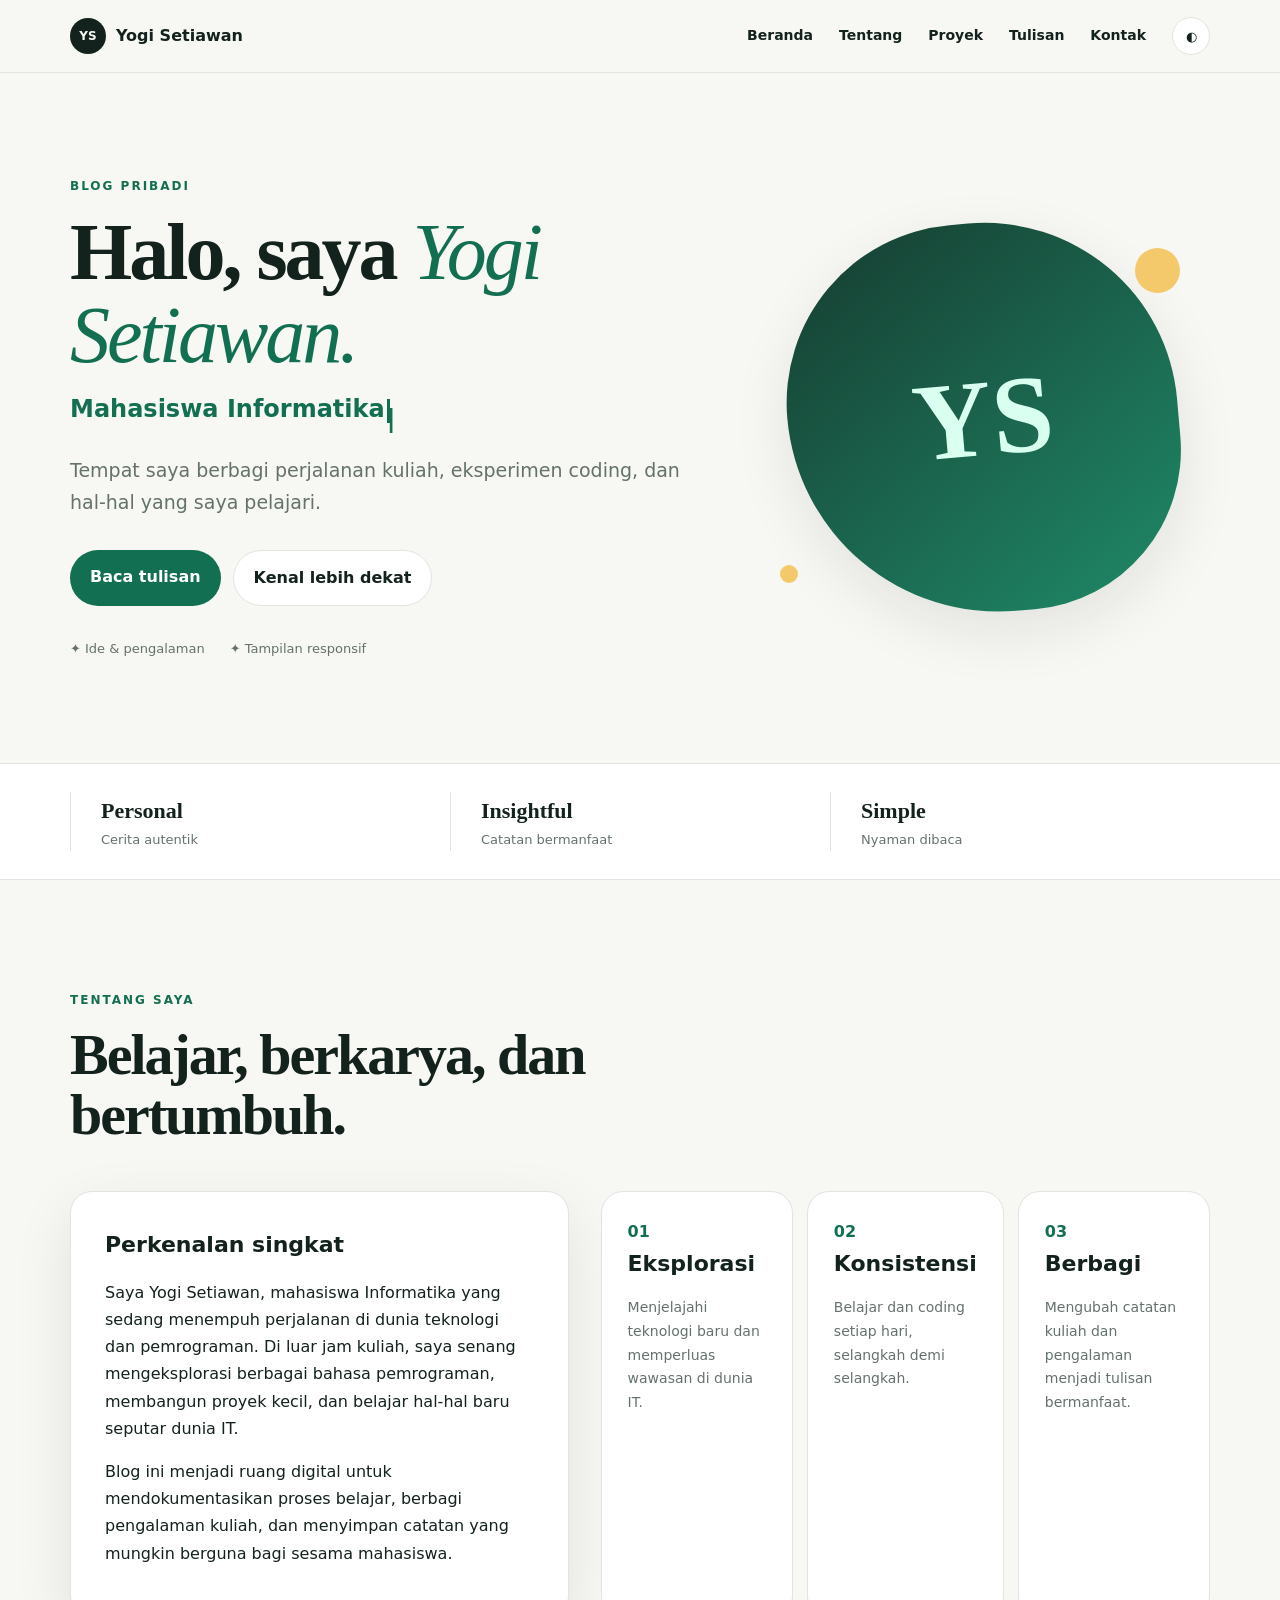
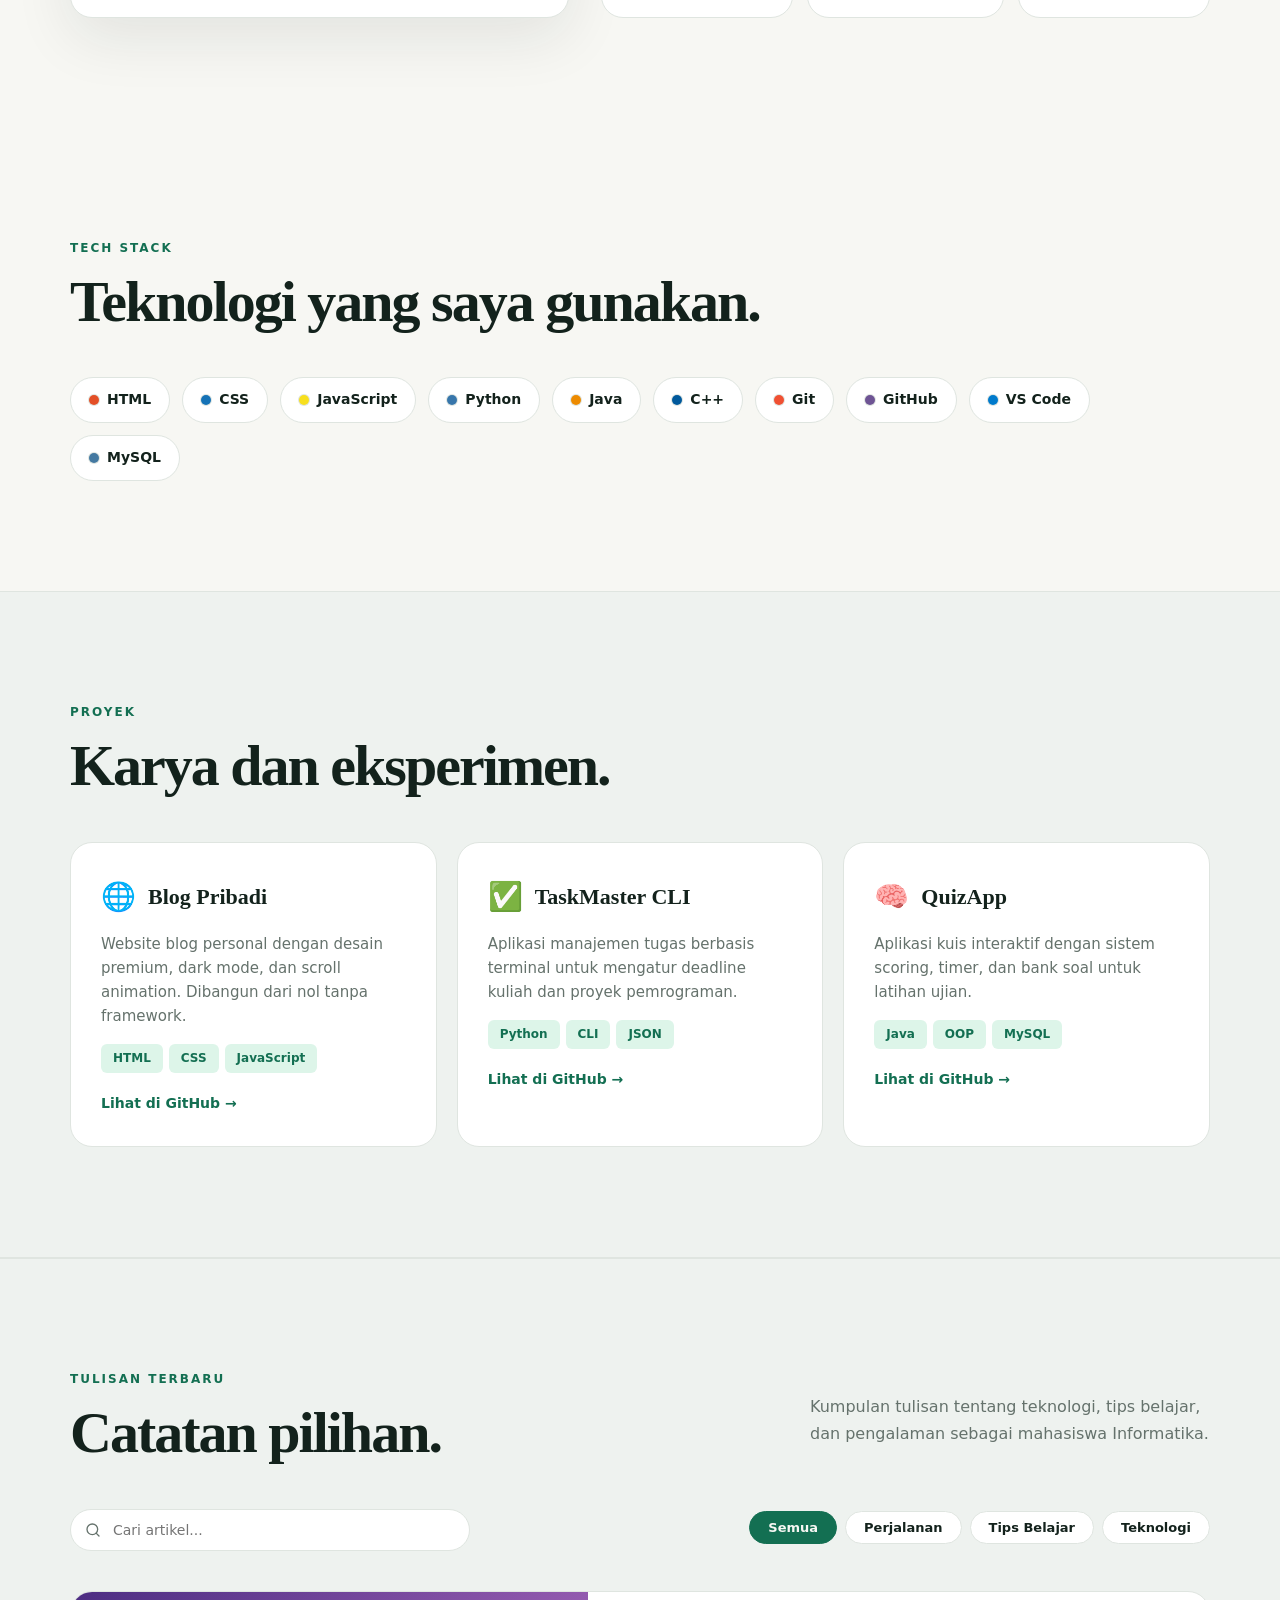
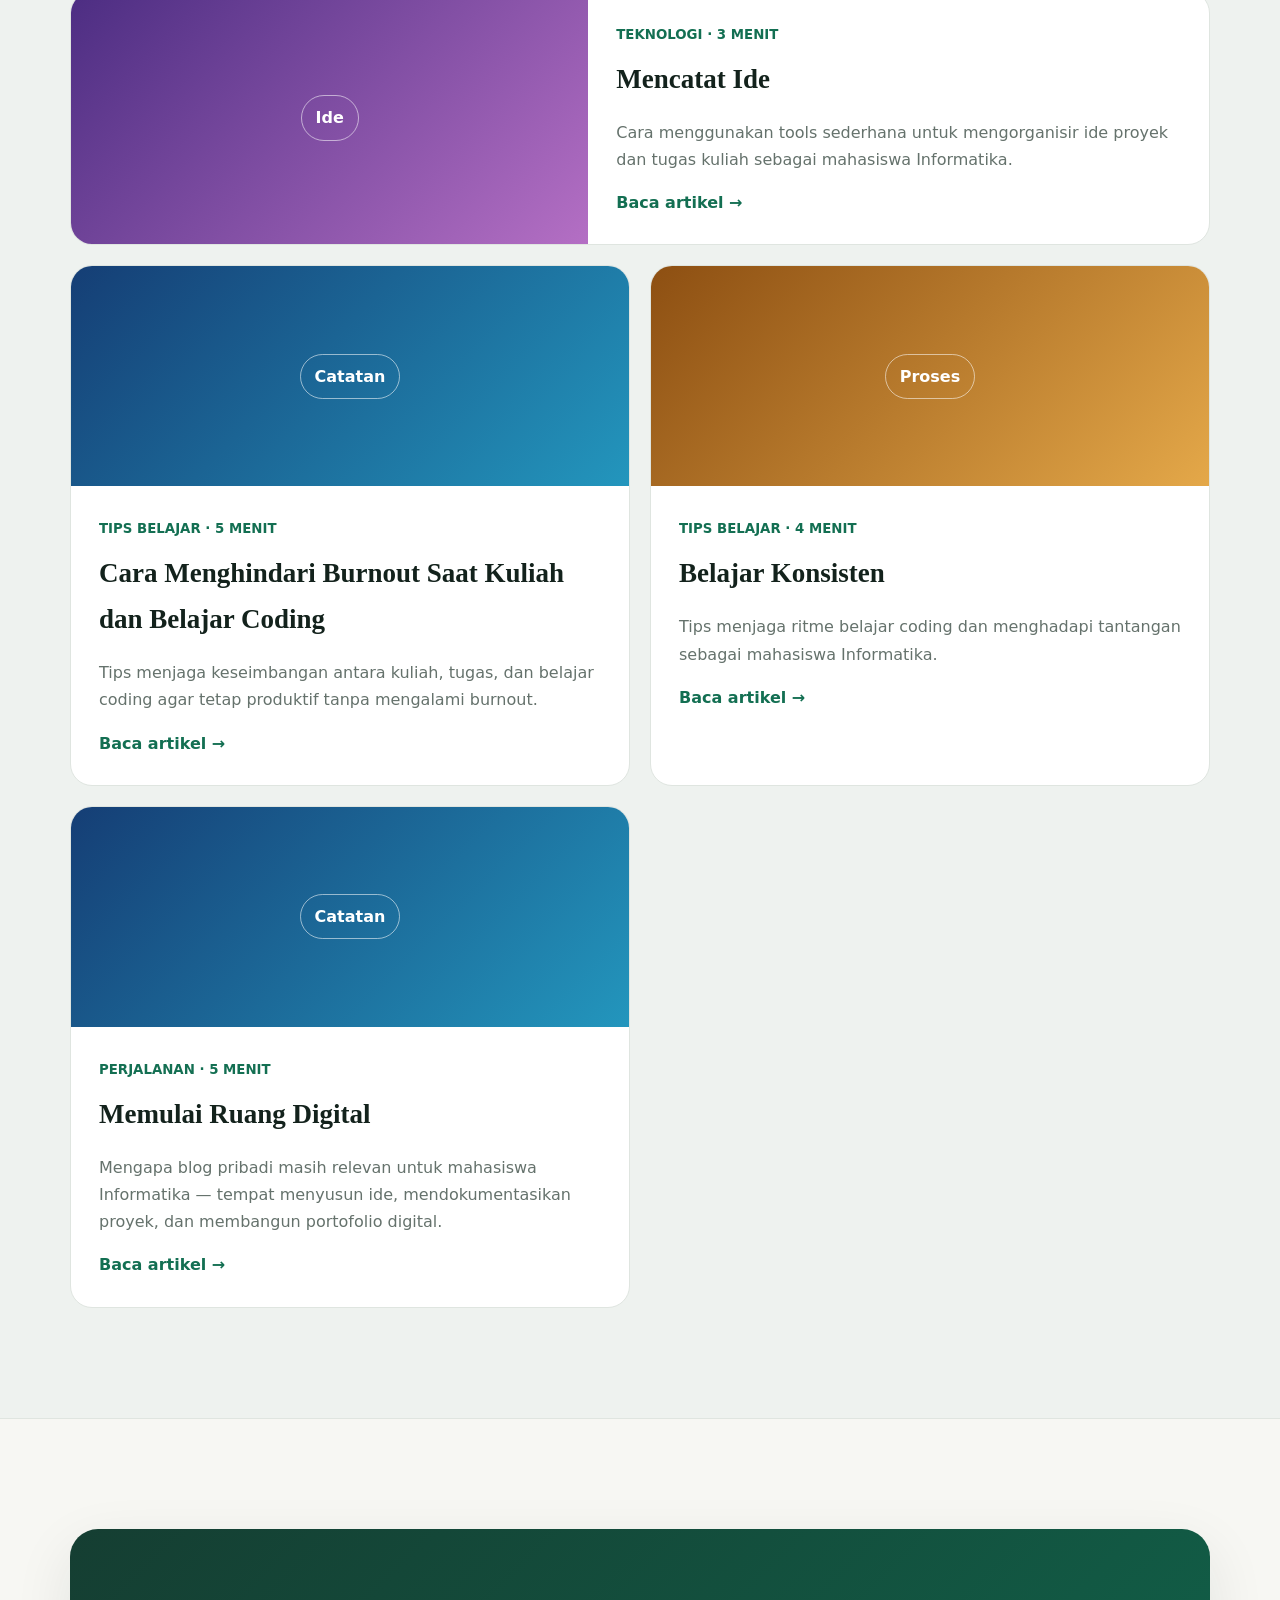
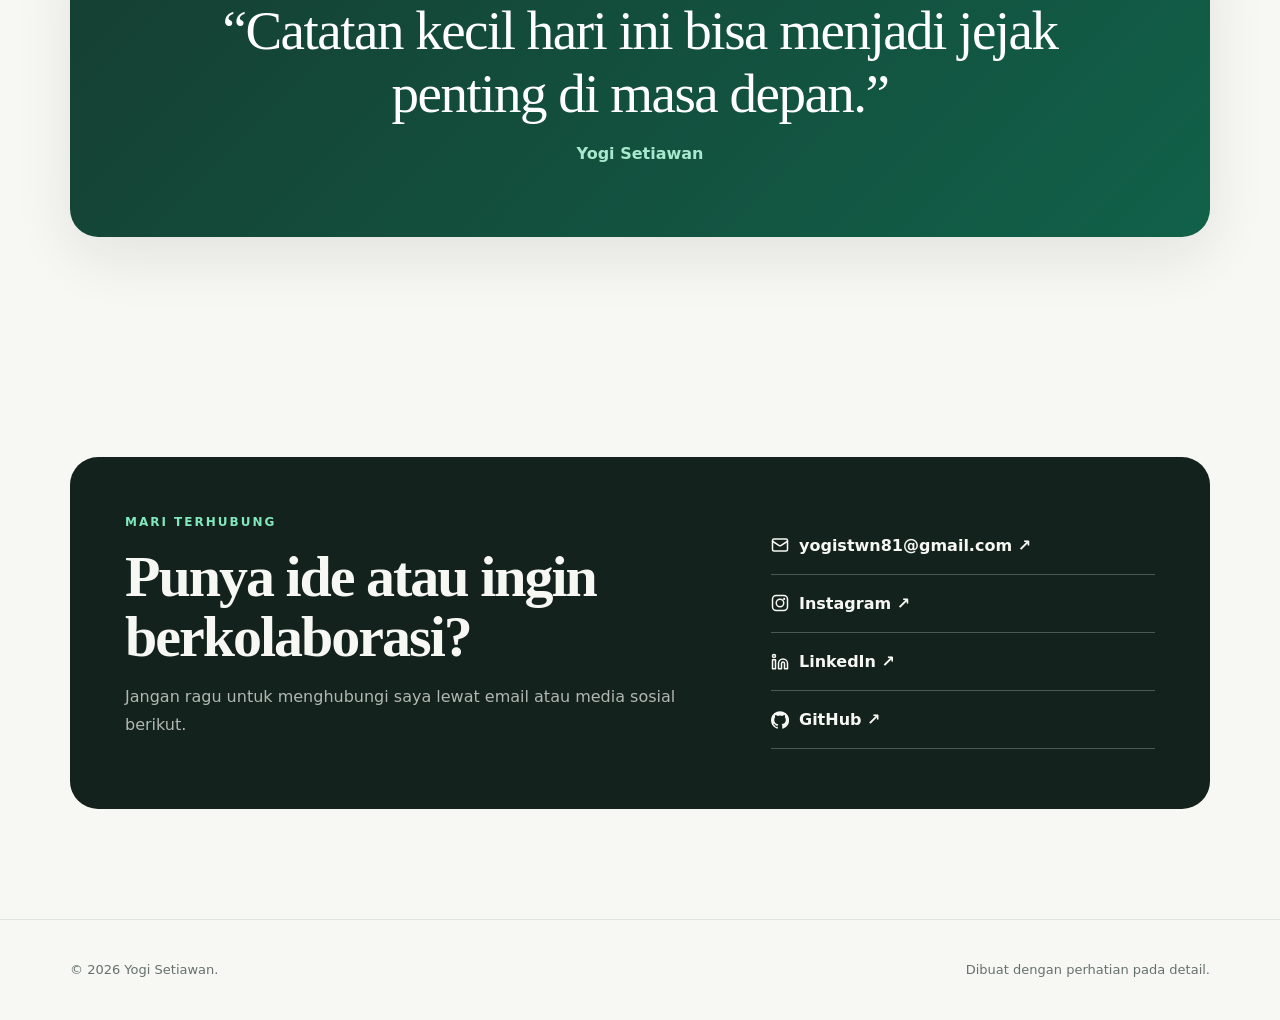
==== commit d114c777: "Update blog via Admin - 2026-08-17 23:07:44" ====
--- a/index.html
+++ b/index.html
@@ -3,9 +3,46 @@
 <meta name="description" content="Blog pribadi Yogi Setiawan — mahasiswa Informatika. Berbagi pengalaman kuliah, tips belajar coding, dan catatan perjalanan di dunia teknologi.">
 <title>Yogi Setiawan | Blog Pribadi</title><link rel="icon" href="assets/favicon.svg" type="image/svg+xml"><link rel="stylesheet" href="assets/style.css"></head>
 <body><header class="site-header"><nav class="nav wrap"><a class="brand" href="#home"><span>YS</span> Yogi Setiawan</a><button class="menu" aria-label="Buka menu">☰</button><div class="links"><a href="#home">Beranda</a><a href="#tentang">Tentang</a><a href="#proyek">Proyek</a><a href="#tulisan">Tulisan</a><a href="#kontak">Kontak</a><button class="theme" aria-label="Ganti tema">◐</button></div></nav></header>
-<main id="home"><section class="hero wrap"><div><p class="eyebrow">BLOG PRIBADI</p><h1>Halo, saya <em>Yogi Setiawan.</em></h1><p class="typing-role"><span class="typing-text"></span><span class="cursor">|</span></p><p class="lead">Tempat saya berbagi perjalanan kuliah, eksperimen coding, dan hal-hal yang saya pelajari.</p><div class="actions"><a class="btn primary" href="#tulisan">Baca tulisan</a><a class="btn secondary" href="#tentang">Kenal lebih dekat</a></div><div class="meta"><span>✦ Ide & pengalaman</span><span>✦ Tampilan responsif</span></div></div><div class="portrait" aria-label="Monogram Yogi Setiawan"><div class="orb">YS</div><span class="dot d1"></span><span class="dot d2"></span></div></section>
+<main id="home"><section class="hero wrap"><div><p class="eyebrow">BLOG PRIBADI</p><h1>Halo, saya <em>Yogi Setiawan.</em></h1><p class="typing-role"><span class="typing-text"></span><span class="cursor">|</span></p><p class="lead">Tempat saya berbagi perjalanan kuliah, eksperimen coding, dan hal-hal yang saya pelajari.</p><div class="actions"><a class="btn primary" href="#tulisan">Baca tulisan</a><a class="btn secondary" href="#tentang">Kenal lebih dekat</a></div><div class="meta"><span>✦ Ide &amp; pengalaman</span><span>✦ Tampilan responsif</span></div></div><div class="portrait" aria-label="Monogram Yogi Setiawan"><div class="orb">YS</div><span class="dot d1"></span><span class="dot d2"></span></div></section>
 <section class="band reveal"><div class="wrap stats"><div><b>Personal</b><span>Cerita autentik</span></div><div><b>Insightful</b><span>Catatan bermanfaat</span></div><div><b>Simple</b><span>Nyaman dibaca</span></div></div></section>
 <section class="section wrap reveal" id="tentang"><div class="section-head"><p class="eyebrow">TENTANG SAYA</p><h2>Belajar, berkarya, dan bertumbuh.</h2></div><div class="about"><article class="card"><h3>Perkenalan singkat</h3><p>Saya Yogi Setiawan, mahasiswa Informatika yang sedang menempuh perjalanan di dunia teknologi dan pemrograman. Di luar jam kuliah, saya senang mengeksplorasi berbagai bahasa pemrograman, membangun proyek kecil, dan belajar hal-hal baru seputar dunia IT.</p><p>Blog ini menjadi ruang digital untuk mendokumentasikan proses belajar, berbagi pengalaman kuliah, dan menyimpan catatan yang mungkin berguna bagi sesama mahasiswa.</p></article><div class="values"><div><span>01</span><h3>Eksplorasi</h3><p>Menjelajahi teknologi baru dan memperluas wawasan di dunia IT.</p></div><div><span>02</span><h3>Konsistensi</h3><p>Belajar dan coding setiap hari, selangkah demi selangkah.</p></div><div><span>03</span><h3>Berbagi</h3><p>Mengubah catatan kuliah dan pengalaman menjadi tulisan bermanfaat.</p></div></div></div></section><section class="section wrap reveal" id="skills"><div class="section-head"><p class="eyebrow">TECH STACK</p><h2>Teknologi yang saya gunakan.</h2></div><div class="skills"><span class="skill-tag"><span class="skill-dot" style="background:#E34F26"></span>HTML</span><span class="skill-tag"><span class="skill-dot" style="background:#1572B6"></span>CSS</span><span class="skill-tag"><span class="skill-dot" style="background:#F7DF1E"></span>JavaScript</span><span class="skill-tag"><span class="skill-dot" style="background:#3776AB"></span>Python</span><span class="skill-tag"><span class="skill-dot" style="background:#ED8B00"></span>Java</span><span class="skill-tag"><span class="skill-dot" style="background:#00599C"></span>C++</span><span class="skill-tag"><span class="skill-dot" style="background:#F05032"></span>Git</span><span class="skill-tag"><span class="skill-dot" style="background:#6e5494"></span>GitHub</span><span class="skill-tag"><span class="skill-dot" style="background:#007ACC"></span>VS Code</span><span class="skill-tag"><span class="skill-dot" style="background:#4479A1"></span>MySQL</span></div></section><section class="section soft reveal" id="proyek"><div class="wrap"><div class="section-head"><p class="eyebrow">PROYEK</p><h2>Karya dan eksperimen.</h2></div><div class="projects"><article class="project"><div class="project-header"><span class="project-icon">🌐</span><h3>Blog Pribadi</h3></div><p>Website blog personal dengan desain premium, dark mode, dan scroll animation. Dibangun dari nol tanpa framework.</p><div class="project-tags"><span class="project-tag">HTML</span><span class="project-tag">CSS</span><span class="project-tag">JavaScript</span></div><a class="project-link" href="https://github.com/setiawan81/" target="_blank">Lihat di GitHub →</a></article><article class="project"><div class="project-header"><span class="project-icon">✅</span><h3>TaskMaster CLI</h3></div><p>Aplikasi manajemen tugas berbasis terminal untuk mengatur deadline kuliah dan proyek pemrograman.</p><div class="project-tags"><span class="project-tag">Python</span><span class="project-tag">CLI</span><span class="project-tag">JSON</span></div><a class="project-link" href="https://github.com/setiawan81/" target="_blank">Lihat di GitHub →</a></article><article class="project"><div class="project-header"><span class="project-icon">🧠</span><h3>QuizApp</h3></div><p>Aplikasi kuis interaktif dengan sistem scoring, timer, dan bank soal untuk latihan ujian.</p><div class="project-tags"><span class="project-tag">Java</span><span class="project-tag">OOP</span><span class="project-tag">MySQL</span></div><a class="project-link" href="https://github.com/setiawan81/" target="_blank">Lihat di GitHub →</a></article></div></div></section>
-<section class="section soft reveal" id="tulisan"><div class="wrap"><div class="section-head row"><div><p class="eyebrow">TULISAN TERBARU</p><h2>Catatan pilihan.</h2></div><p>Kumpulan tulisan tentang teknologi, tips belajar, dan pengalaman sebagai mahasiswa Informatika.</p></div><div class="filter-container"><div class="search-box"><svg class="search-icon" width="16" height="16" viewBox="0 0 24 24" fill="none" stroke="currentColor" stroke-width="2" stroke-linecap="round" stroke-linejoin="round"><circle cx="11" cy="11" r="8"/><line x1="21" y1="21" x2="16.65" y2="16.65"/></svg><input type="text" id="search-input" placeholder="Cari artikel..."></div><div class="category-filters"><button class="filter-btn active" data-category="all">Semua</button><button class="filter-btn" data-category="perjalanan">Perjalanan</button><button class="filter-btn" data-category="tips belajar">Tips Belajar</button><button class="filter-btn" data-category="teknologi">Teknologi</button></div></div><div class="posts"><article class="post featured"><div class="thumb blue"><span>Catatan</span></div><div><small>PERJALANAN · 5 MENIT</small><h3>Memulai ruang digital pribadi yang lebih bermakna</h3><p>Mengapa blog pribadi masih relevan untuk mahasiswa — tempat menyusun ide, mendokumentasikan proyek, dan membangun portofolio digital.</p><a href="posts/memulai-blog.html">Baca artikel →</a></div></article><article class="post"><div class="thumb amber"><span>Proses</span></div><div><small>TIPS BELAJAR · 4 MENIT</small><h3>Belajar konsisten tanpa harus sempurna</h3><p>Tips menjaga ritme belajar coding dan menghadapi tantangan sebagai mahasiswa Informatika.</p><a href="posts/belajar-konsisten.html">Baca artikel →</a></div></article><article class="post"><div class="thumb violet"><span>Ide</span></div><div><small>TEKNOLOGI · 3 MENIT</small><h3>Mencatat ide sebelum menghilang</h3><p>Cara saya menggunakan tools sederhana untuk mengorganisir ide proyek dan tugas kuliah.</p><a href="posts/mencatat-ide.html">Baca artikel →</a></div></article></div></div></section>
-<section class="section wrap reveal"><div class="quote"><p>“Catatan kecil hari ini bisa menjadi jejak penting di masa depan.”</p><span>Yogi Setiawan</span></div></section><section class="section wrap reveal" id="kontak"><div class="contact"><div><p class="eyebrow">MARI TERHUBUNG</p><h2>Punya ide atau ingin berkolaborasi?</h2><p>Jangan ragu untuk menghubungi saya lewat email atau media sosial berikut.</p></div><div class="contact-links"><a href="mailto:yogistwn81@gmail.com"><svg width="18" height="18" viewBox="0 0 24 24" fill="none" stroke="currentColor" stroke-width="2" stroke-linecap="round" stroke-linejoin="round"><rect x="2" y="4" width="20" height="16" rx="2"/><path d="m22 7-8.97 5.7a1.94 1.94 0 0 1-2.06 0L2 7"/></svg> yogistwn81@gmail.com ↗</a><a href="https://www.instagram.com/fiery_kr/" target="_blank"><svg width="18" height="18" viewBox="0 0 24 24" fill="none" stroke="currentColor" stroke-width="2" stroke-linecap="round" stroke-linejoin="round"><rect x="2" y="2" width="20" height="20" rx="5"/><circle cx="12" cy="12" r="5"/><circle cx="17.5" cy="6.5" r="1.5" fill="currentColor" stroke="none"/></svg> Instagram ↗</a><a href="https://www.linkedin.com/in/yogi-setiawan-894449342/" target="_blank"><svg width="18" height="18" viewBox="0 0 24 24" fill="none" stroke="currentColor" stroke-width="2" stroke-linecap="round" stroke-linejoin="round"><path d="M16 8a6 6 0 0 1 6 6v7h-4v-7a2 2 0 0 0-4 0v7h-4v-7a6 6 0 0 1 6-6z"/><rect x="2" y="9" width="4" height="12"/><circle cx="4" cy="4" r="2"/></svg> LinkedIn ↗</a><a href="https://github.com/setiawan81/" target="_blank"><svg width="18" height="18" viewBox="0 0 24 24" fill="currentColor"><path d="M12 .3a12 12 0 0 0-3.8 23.38c.6.11.82-.26.82-.58v-2.02c-3.34.73-4.04-1.61-4.04-1.61a3.18 3.18 0 0 0-1.33-1.76c-1.09-.74.08-.73.08-.73a2.52 2.52 0 0 1 1.84 1.24 2.56 2.56 0 0 0 3.5 1 2.56 2.56 0 0 1 .76-1.6c-2.67-.3-5.47-1.33-5.47-5.93a4.64 4.64 0 0 1 1.24-3.22 4.3 4.3 0 0 1 .12-3.18s1-.32 3.3 1.23a11.38 11.38 0 0 1 6 0c2.3-1.55 3.3-1.23 3.3-1.23a4.3 4.3 0 0 1 .12 3.18 4.64 4.64 0 0 1 1.24 3.22c0 4.61-2.81 5.63-5.48 5.93a2.86 2.86 0 0 1 .82 2.22v3.29c0 .32.22.7.82.58A12 12 0 0 0 12 .3"/></svg> GitHub ↗</a></div></div></section></main><button class="back-top" aria-label="Kembali ke atas"><svg width="20" height="20" viewBox="0 0 24 24" fill="none" stroke="currentColor" stroke-width="2.5" stroke-linecap="round" stroke-linejoin="round"><path d="m18 15-6-6-6 6"/></svg></button>
+<section class="section soft reveal" id="tulisan"><div class="wrap"><div class="section-head row"><div><p class="eyebrow">TULISAN TERBARU</p><h2>Catatan pilihan.</h2></div><p>Kumpulan tulisan tentang teknologi, tips belajar, dan pengalaman sebagai mahasiswa Informatika.</p></div><div class="filter-container"><div class="search-box"><svg class="search-icon" width="16" height="16" viewBox="0 0 24 24" fill="none" stroke="currentColor" stroke-width="2" stroke-linecap="round" stroke-linejoin="round"><circle cx="11" cy="11" r="8"></circle><line x1="21" y1="21" x2="16.65" y2="16.65"></line></svg><input type="text" id="search-input" placeholder="Cari artikel..."></div><div class="category-filters"><button class="filter-btn active" data-category="all">Semua</button><button class="filter-btn" data-category="perjalanan">Perjalanan</button><button class="filter-btn" data-category="tips belajar">Tips Belajar</button><button class="filter-btn" data-category="teknologi">Teknologi</button></div></div><div class="posts">
+          <article class="post featured">
+            <div class="thumb violet"><span>Ide</span></div>
+            <div>
+              <small>TEKNOLOGI · 3 MENIT</small>
+              <h3>Mencatat Ide</h3>
+              <p>Cara menggunakan tools sederhana untuk mengorganisir ide proyek dan tugas kuliah sebagai mahasiswa Informatika.</p>
+              <a href="posts/mencatat-ide.html">Baca artikel →</a>
+            </div>
+          </article>
+          <article class="post">
+            <div class="thumb blue"><span>Catatan</span></div>
+            <div>
+              <small>TIPS BELAJAR · 5 MENIT</small>
+              <h3>Cara Menghindari Burnout Saat Kuliah dan Belajar Coding</h3>
+              <p>Tips menjaga keseimbangan antara kuliah, tugas, dan belajar coding agar tetap produktif tanpa mengalami burnout.</p>
+              <a href="posts/cara-menghindari-burnout-saat-kuliah-dan-belajar-coding.html">Baca artikel →</a>
+            </div>
+          </article>
+          <article class="post">
+            <div class="thumb amber"><span>Proses</span></div>
+            <div>
+              <small>TIPS BELAJAR · 4 MENIT</small>
+              <h3>Belajar Konsisten</h3>
+              <p>Tips menjaga ritme belajar coding dan menghadapi tantangan sebagai mahasiswa Informatika.</p>
+              <a href="posts/belajar-konsisten.html">Baca artikel →</a>
+            </div>
+          </article>
+          <article class="post">
+            <div class="thumb blue"><span>Catatan</span></div>
+            <div>
+              <small>PERJALANAN · 5 MENIT</small>
+              <h3>Memulai Ruang Digital</h3>
+              <p>Mengapa blog pribadi masih relevan untuk mahasiswa Informatika — tempat menyusun ide, mendokumentasikan proyek, dan membangun portofolio digital.</p>
+              <a href="posts/memulai-blog.html">Baca artikel →</a>
+            </div>
+          </article>
+        </div></div></section>
+<section class="section wrap reveal"><div class="quote"><p>“Catatan kecil hari ini bisa menjadi jejak penting di masa depan.”</p><span>Yogi Setiawan</span></div></section><section class="section wrap reveal" id="kontak"><div class="contact"><div><p class="eyebrow">MARI TERHUBUNG</p><h2>Punya ide atau ingin berkolaborasi?</h2><p>Jangan ragu untuk menghubungi saya lewat email atau media sosial berikut.</p></div><div class="contact-links"><a href="mailto:yogistwn81@gmail.com"><svg width="18" height="18" viewBox="0 0 24 24" fill="none" stroke="currentColor" stroke-width="2" stroke-linecap="round" stroke-linejoin="round"><rect x="2" y="4" width="20" height="16" rx="2"></rect><path d="m22 7-8.97 5.7a1.94 1.94 0 0 1-2.06 0L2 7"></path></svg> yogistwn81@gmail.com ↗</a><a href="https://www.instagram.com/fiery_kr/" target="_blank"><svg width="18" height="18" viewBox="0 0 24 24" fill="none" stroke="currentColor" stroke-width="2" stroke-linecap="round" stroke-linejoin="round"><rect x="2" y="2" width="20" height="20" rx="5"></rect><circle cx="12" cy="12" r="5"></circle><circle cx="17.5" cy="6.5" r="1.5" fill="currentColor" stroke="none"></circle></svg> Instagram ↗</a><a href="https://www.linkedin.com/in/yogi-setiawan-894449342/" target="_blank"><svg width="18" height="18" viewBox="0 0 24 24" fill="none" stroke="currentColor" stroke-width="2" stroke-linecap="round" stroke-linejoin="round"><path d="M16 8a6 6 0 0 1 6 6v7h-4v-7a2 2 0 0 0-4 0v7h-4v-7a6 6 0 0 1 6-6z"></path><rect x="2" y="9" width="4" height="12"></rect><circle cx="4" cy="4" r="2"></circle></svg> LinkedIn ↗</a><a href="https://github.com/setiawan81/" target="_blank"><svg width="18" height="18" viewBox="0 0 24 24" fill="currentColor"><path d="M12 .3a12 12 0 0 0-3.8 23.38c.6.11.82-.26.82-.58v-2.02c-3.34.73-4.04-1.61-4.04-1.61a3.18 3.18 0 0 0-1.33-1.76c-1.09-.74.08-.73.08-.73a2.52 2.52 0 0 1 1.84 1.24 2.56 2.56 0 0 0 3.5 1 2.56 2.56 0 0 1 .76-1.6c-2.67-.3-5.47-1.33-5.47-5.93a4.64 4.64 0 0 1 1.24-3.22 4.3 4.3 0 0 1 .12-3.18s1-.32 3.3 1.23a11.38 11.38 0 0 1 6 0c2.3-1.55 3.3-1.23 3.3-1.23a4.3 4.3 0 0 1 .12 3.18 4.64 4.64 0 0 1 1.24 3.22c0 4.61-2.81 5.63-5.48 5.93a2.86 2.86 0 0 1 .82 2.22v3.29c0 .32.22.7.82.58A12 12 0 0 0 12 .3"></path></svg> GitHub ↗</a></div></div></section></main><button class="back-top" aria-label="Kembali ke atas"><svg width="20" height="20" viewBox="0 0 24 24" fill="none" stroke="currentColor" stroke-width="2.5" stroke-linecap="round" stroke-linejoin="round"><path d="m18 15-6-6-6 6"></path></svg></button>
 <footer><div class="wrap footer"><p>© <span id="year"></span> Yogi Setiawan.</p><p>Dibuat dengan perhatian pada detail.</p></div></footer><script src="assets/script.js"></script></body></html>
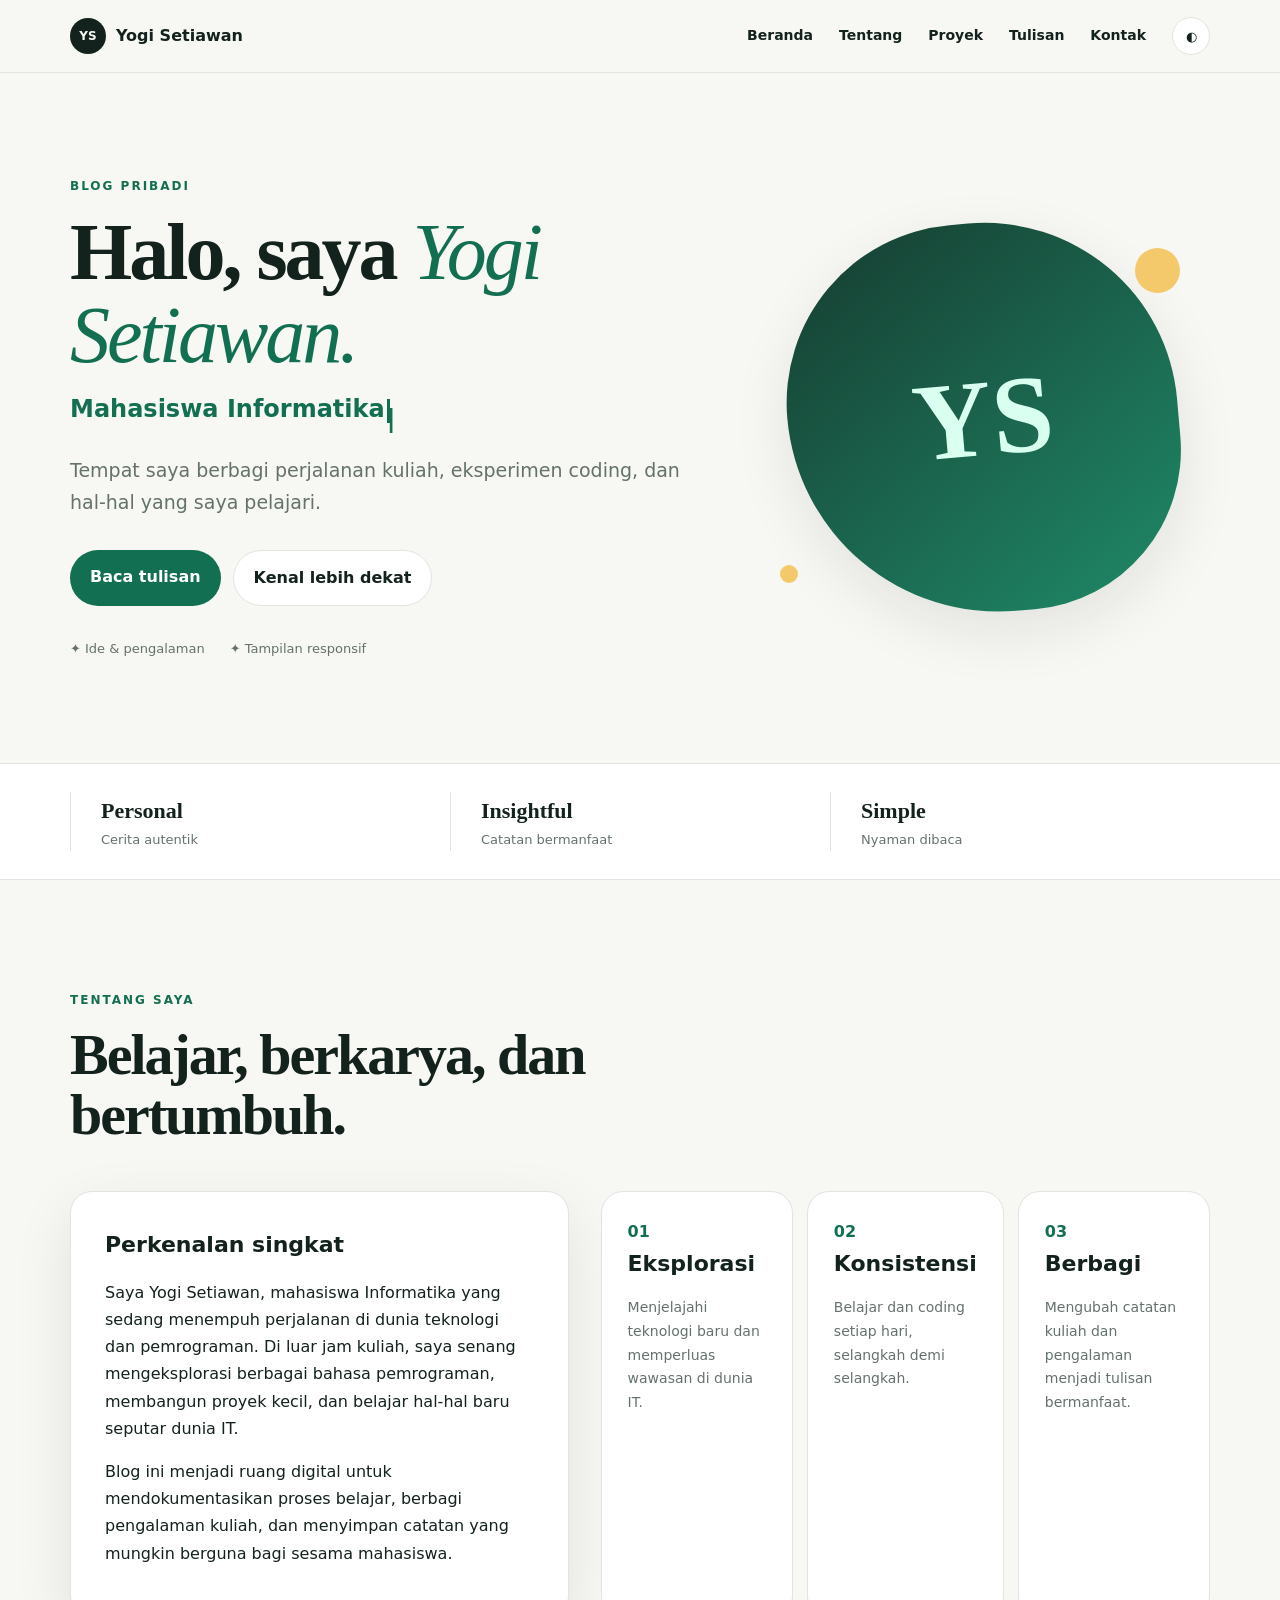
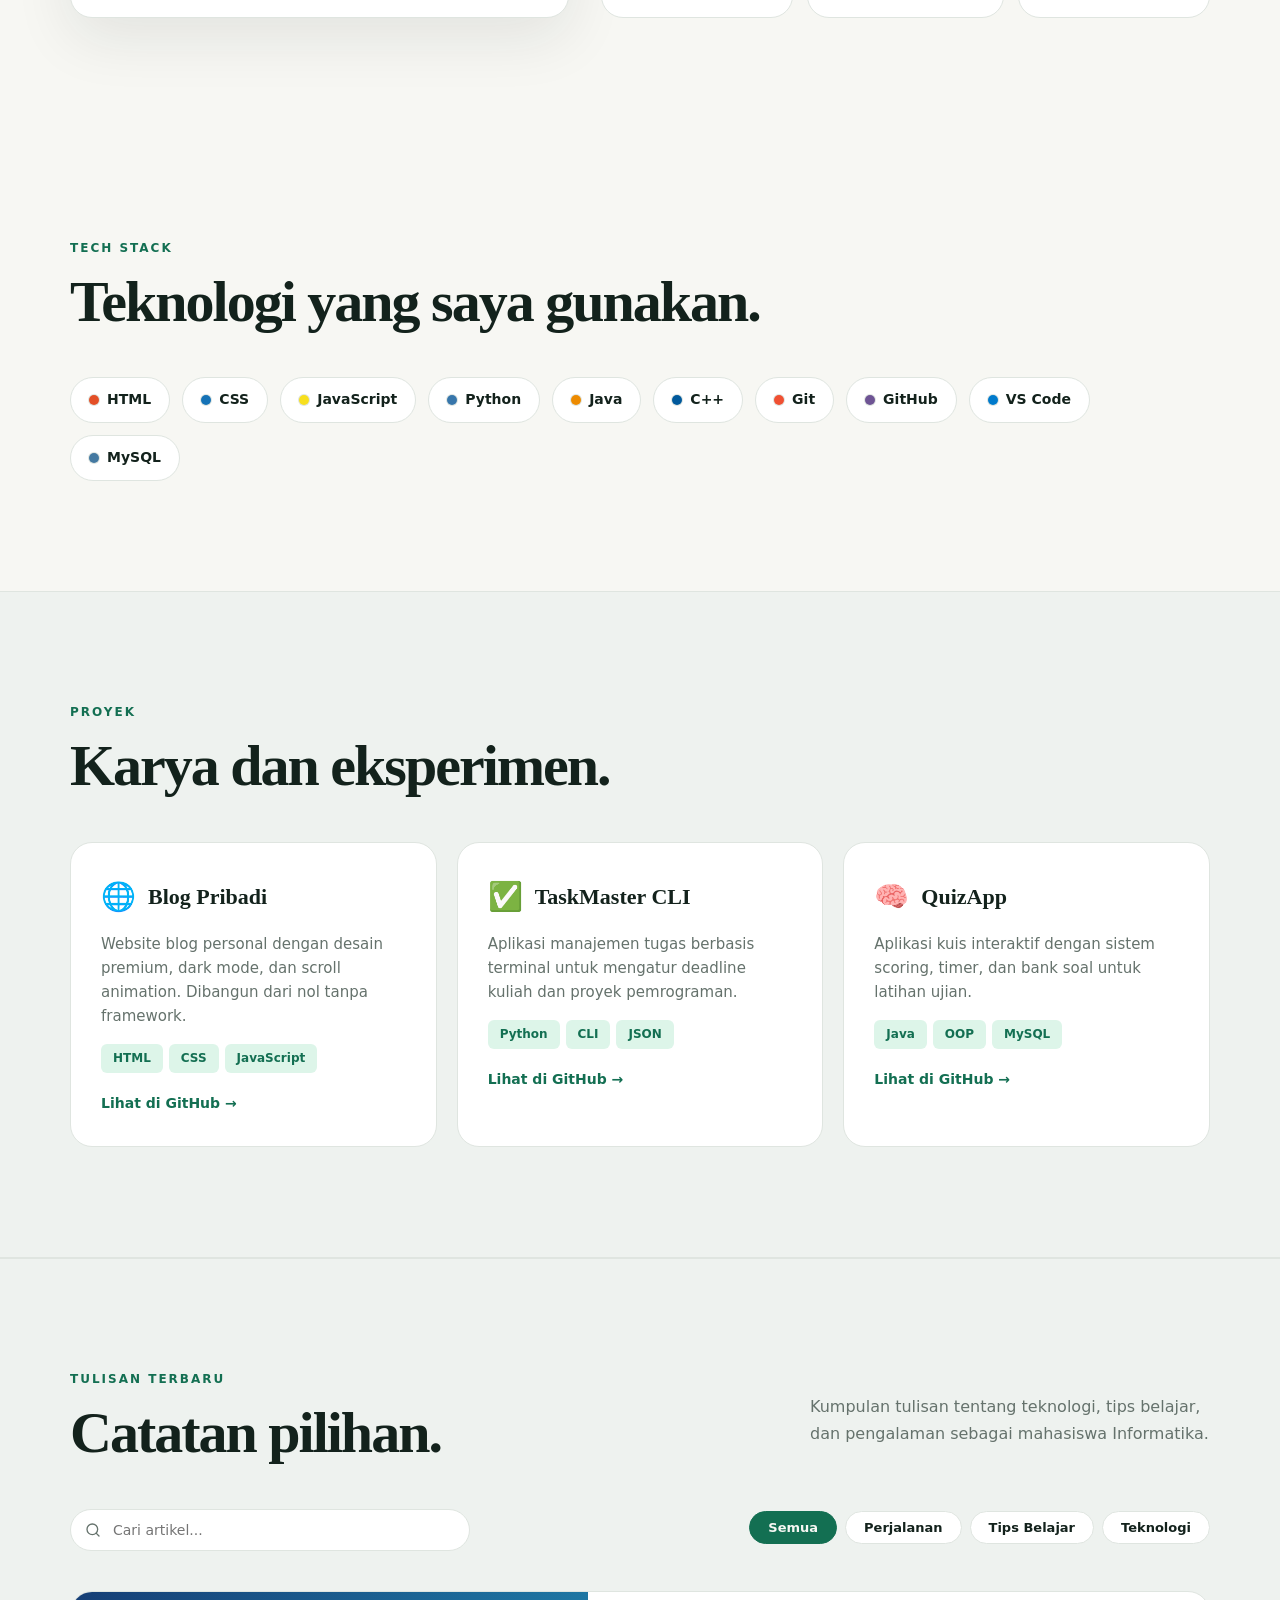
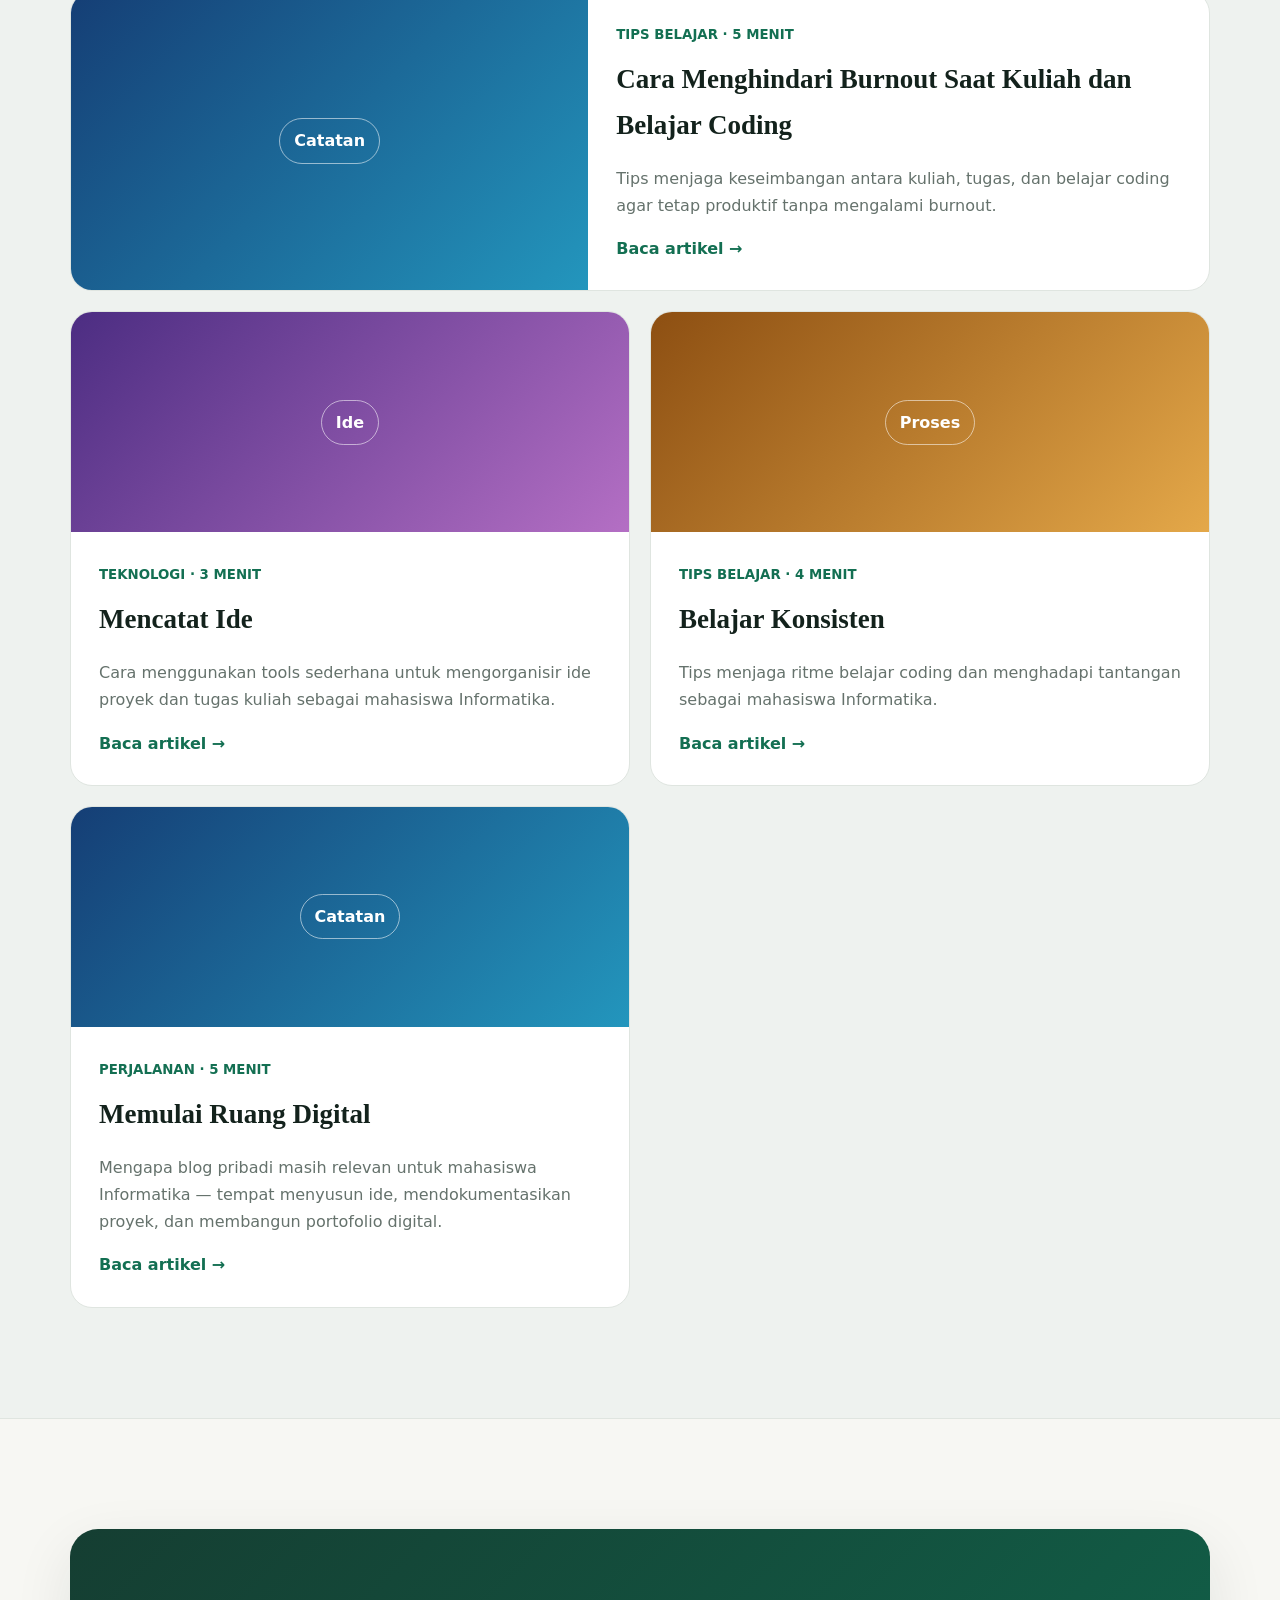
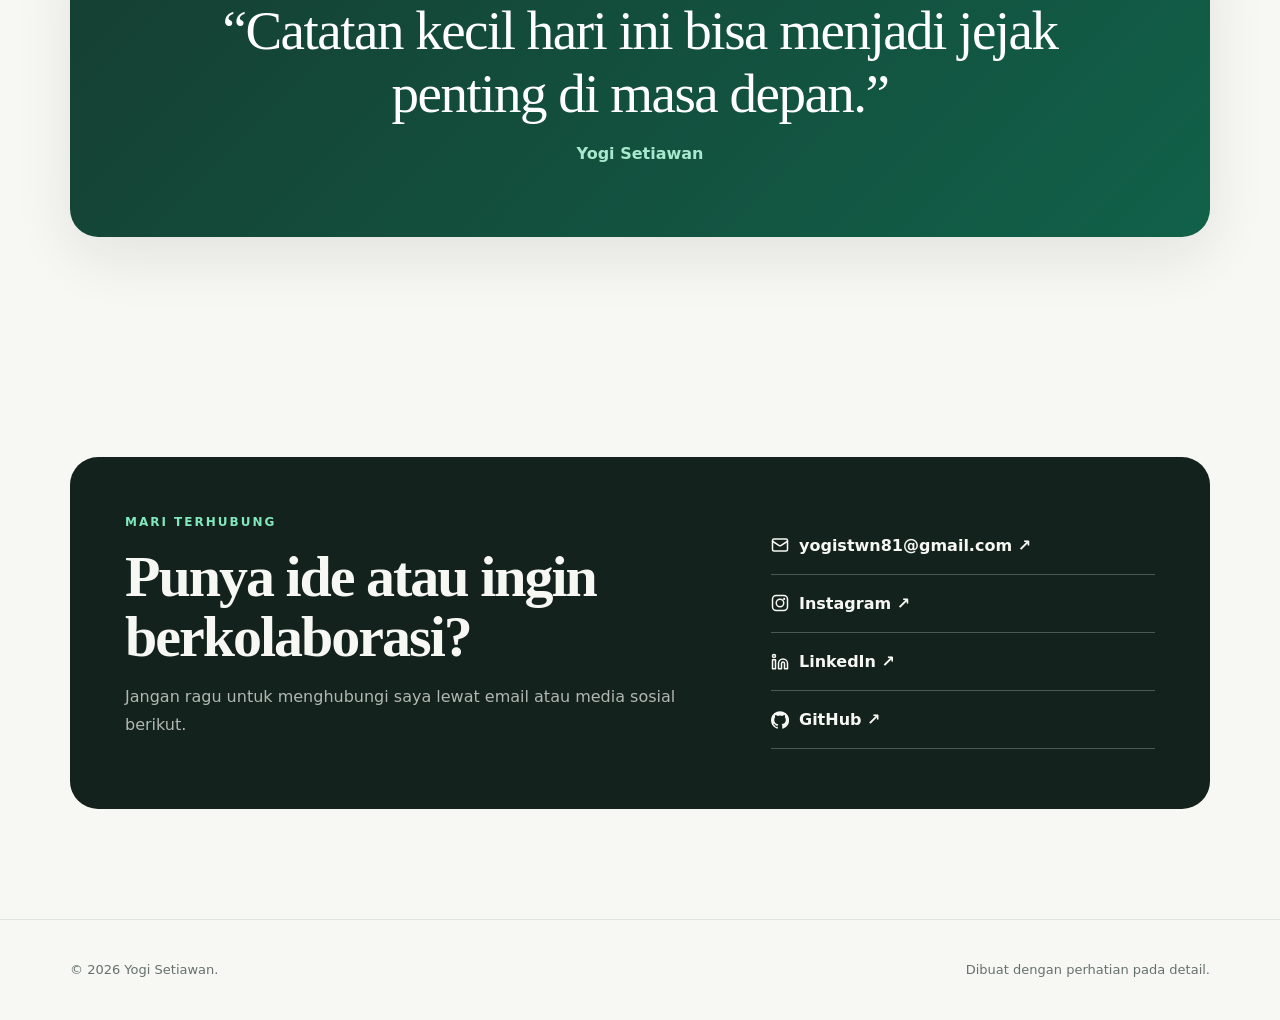
==== commit 72968e43: "Update blog via Admin - 2026-08-17 23:20:12" ====
--- a/index.html
+++ b/index.html
@@ -8,21 +8,21 @@
 <section class="section wrap reveal" id="tentang"><div class="section-head"><p class="eyebrow">TENTANG SAYA</p><h2>Belajar, berkarya, dan bertumbuh.</h2></div><div class="about"><article class="card"><h3>Perkenalan singkat</h3><p>Saya Yogi Setiawan, mahasiswa Informatika yang sedang menempuh perjalanan di dunia teknologi dan pemrograman. Di luar jam kuliah, saya senang mengeksplorasi berbagai bahasa pemrograman, membangun proyek kecil, dan belajar hal-hal baru seputar dunia IT.</p><p>Blog ini menjadi ruang digital untuk mendokumentasikan proses belajar, berbagi pengalaman kuliah, dan menyimpan catatan yang mungkin berguna bagi sesama mahasiswa.</p></article><div class="values"><div><span>01</span><h3>Eksplorasi</h3><p>Menjelajahi teknologi baru dan memperluas wawasan di dunia IT.</p></div><div><span>02</span><h3>Konsistensi</h3><p>Belajar dan coding setiap hari, selangkah demi selangkah.</p></div><div><span>03</span><h3>Berbagi</h3><p>Mengubah catatan kuliah dan pengalaman menjadi tulisan bermanfaat.</p></div></div></div></section><section class="section wrap reveal" id="skills"><div class="section-head"><p class="eyebrow">TECH STACK</p><h2>Teknologi yang saya gunakan.</h2></div><div class="skills"><span class="skill-tag"><span class="skill-dot" style="background:#E34F26"></span>HTML</span><span class="skill-tag"><span class="skill-dot" style="background:#1572B6"></span>CSS</span><span class="skill-tag"><span class="skill-dot" style="background:#F7DF1E"></span>JavaScript</span><span class="skill-tag"><span class="skill-dot" style="background:#3776AB"></span>Python</span><span class="skill-tag"><span class="skill-dot" style="background:#ED8B00"></span>Java</span><span class="skill-tag"><span class="skill-dot" style="background:#00599C"></span>C++</span><span class="skill-tag"><span class="skill-dot" style="background:#F05032"></span>Git</span><span class="skill-tag"><span class="skill-dot" style="background:#6e5494"></span>GitHub</span><span class="skill-tag"><span class="skill-dot" style="background:#007ACC"></span>VS Code</span><span class="skill-tag"><span class="skill-dot" style="background:#4479A1"></span>MySQL</span></div></section><section class="section soft reveal" id="proyek"><div class="wrap"><div class="section-head"><p class="eyebrow">PROYEK</p><h2>Karya dan eksperimen.</h2></div><div class="projects"><article class="project"><div class="project-header"><span class="project-icon">🌐</span><h3>Blog Pribadi</h3></div><p>Website blog personal dengan desain premium, dark mode, dan scroll animation. Dibangun dari nol tanpa framework.</p><div class="project-tags"><span class="project-tag">HTML</span><span class="project-tag">CSS</span><span class="project-tag">JavaScript</span></div><a class="project-link" href="https://github.com/setiawan81/" target="_blank">Lihat di GitHub →</a></article><article class="project"><div class="project-header"><span class="project-icon">✅</span><h3>TaskMaster CLI</h3></div><p>Aplikasi manajemen tugas berbasis terminal untuk mengatur deadline kuliah dan proyek pemrograman.</p><div class="project-tags"><span class="project-tag">Python</span><span class="project-tag">CLI</span><span class="project-tag">JSON</span></div><a class="project-link" href="https://github.com/setiawan81/" target="_blank">Lihat di GitHub →</a></article><article class="project"><div class="project-header"><span class="project-icon">🧠</span><h3>QuizApp</h3></div><p>Aplikasi kuis interaktif dengan sistem scoring, timer, dan bank soal untuk latihan ujian.</p><div class="project-tags"><span class="project-tag">Java</span><span class="project-tag">OOP</span><span class="project-tag">MySQL</span></div><a class="project-link" href="https://github.com/setiawan81/" target="_blank">Lihat di GitHub →</a></article></div></div></section>
 <section class="section soft reveal" id="tulisan"><div class="wrap"><div class="section-head row"><div><p class="eyebrow">TULISAN TERBARU</p><h2>Catatan pilihan.</h2></div><p>Kumpulan tulisan tentang teknologi, tips belajar, dan pengalaman sebagai mahasiswa Informatika.</p></div><div class="filter-container"><div class="search-box"><svg class="search-icon" width="16" height="16" viewBox="0 0 24 24" fill="none" stroke="currentColor" stroke-width="2" stroke-linecap="round" stroke-linejoin="round"><circle cx="11" cy="11" r="8"></circle><line x1="21" y1="21" x2="16.65" y2="16.65"></line></svg><input type="text" id="search-input" placeholder="Cari artikel..."></div><div class="category-filters"><button class="filter-btn active" data-category="all">Semua</button><button class="filter-btn" data-category="perjalanan">Perjalanan</button><button class="filter-btn" data-category="tips belajar">Tips Belajar</button><button class="filter-btn" data-category="teknologi">Teknologi</button></div></div><div class="posts">
           <article class="post featured">
+            <div class="thumb blue"><span>Catatan</span></div>
+            <div>
+              <small>TIPS BELAJAR · 5 MENIT</small>
+              <h3>Cara Menghindari Burnout Saat Kuliah dan Belajar Coding</h3>
+              <p>Tips menjaga keseimbangan antara kuliah, tugas, dan belajar coding agar tetap produktif tanpa mengalami burnout.</p>
+              <a href="posts/cara-menghindari-burnout-saat-kuliah-dan-belajar-coding.html">Baca artikel →</a>
+            </div>
+          </article>
+          <article class="post">
             <div class="thumb violet"><span>Ide</span></div>
             <div>
               <small>TEKNOLOGI · 3 MENIT</small>
               <h3>Mencatat Ide</h3>
               <p>Cara menggunakan tools sederhana untuk mengorganisir ide proyek dan tugas kuliah sebagai mahasiswa Informatika.</p>
               <a href="posts/mencatat-ide.html">Baca artikel →</a>
-            </div>
-          </article>
-          <article class="post">
-            <div class="thumb blue"><span>Catatan</span></div>
-            <div>
-              <small>TIPS BELAJAR · 5 MENIT</small>
-              <h3>Cara Menghindari Burnout Saat Kuliah dan Belajar Coding</h3>
-              <p>Tips menjaga keseimbangan antara kuliah, tugas, dan belajar coding agar tetap produktif tanpa mengalami burnout.</p>
-              <a href="posts/cara-menghindari-burnout-saat-kuliah-dan-belajar-coding.html">Baca artikel →</a>
             </div>
           </article>
           <article class="post">
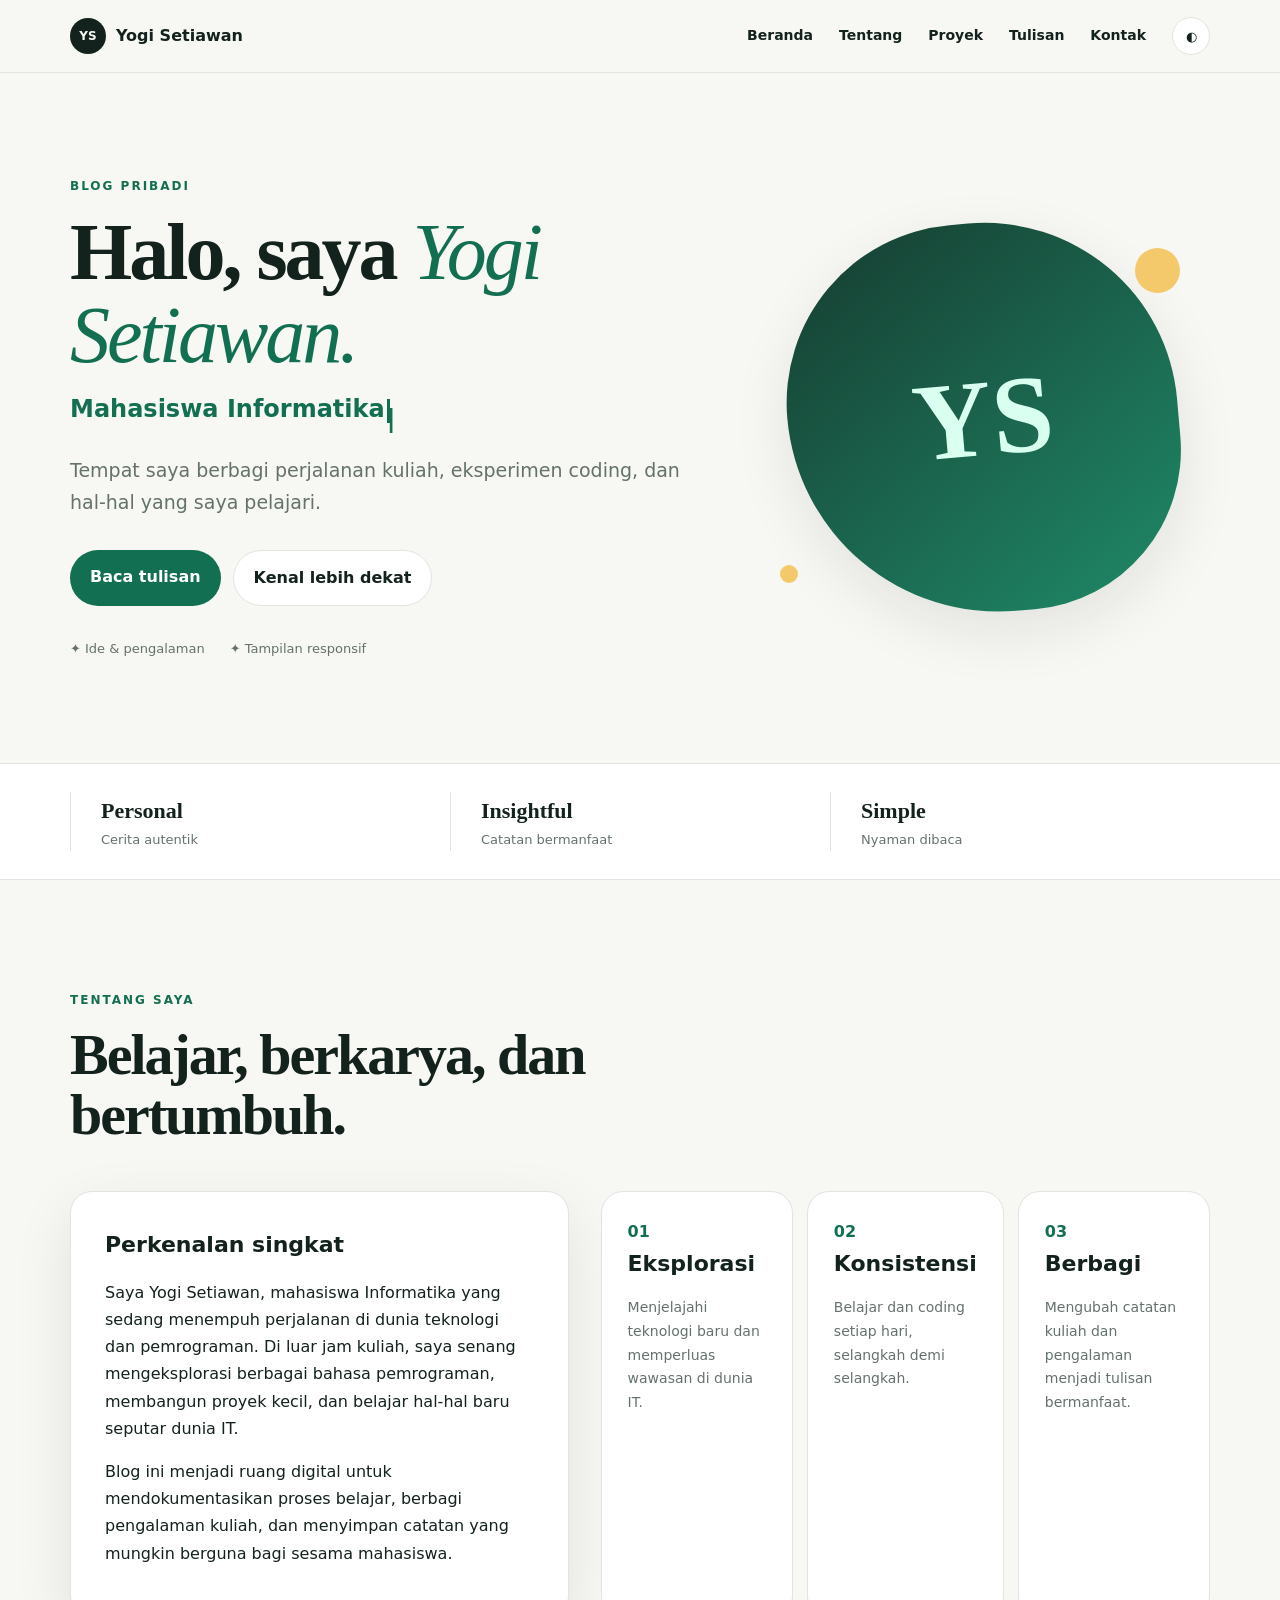
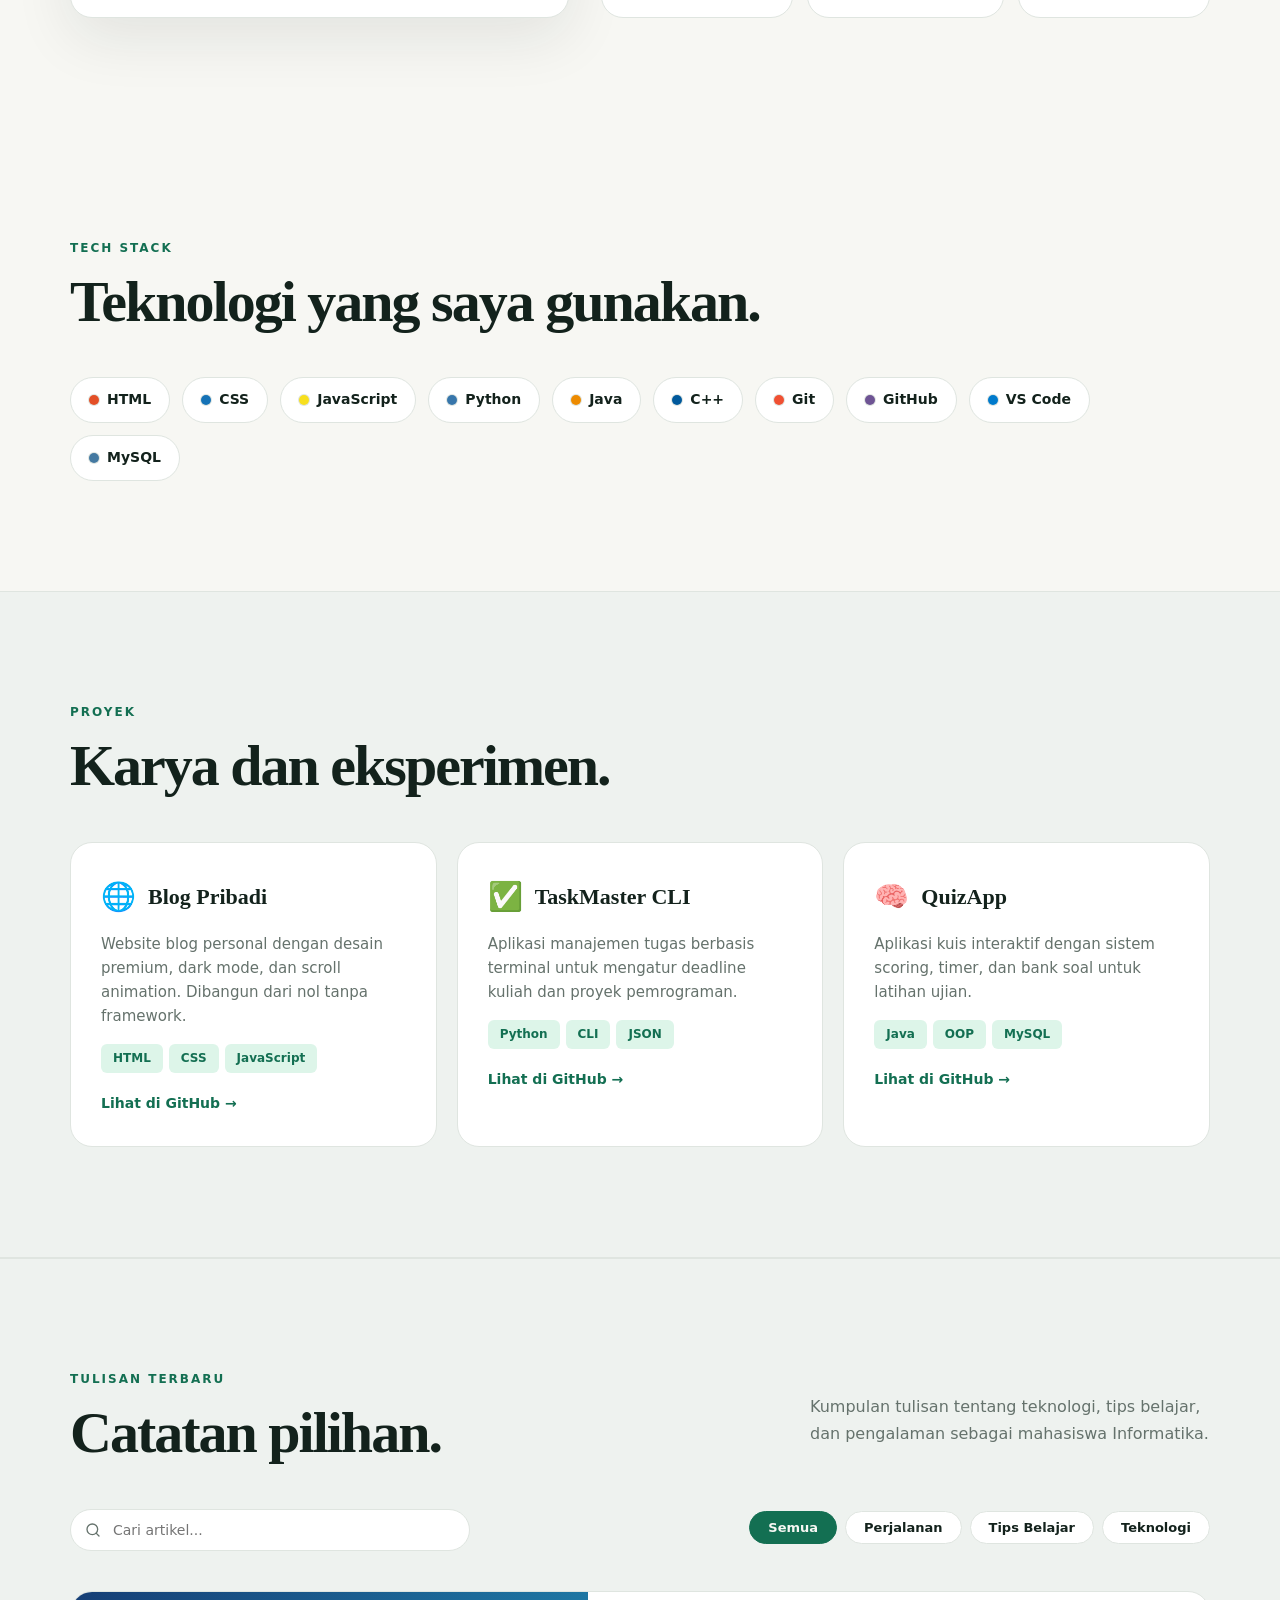
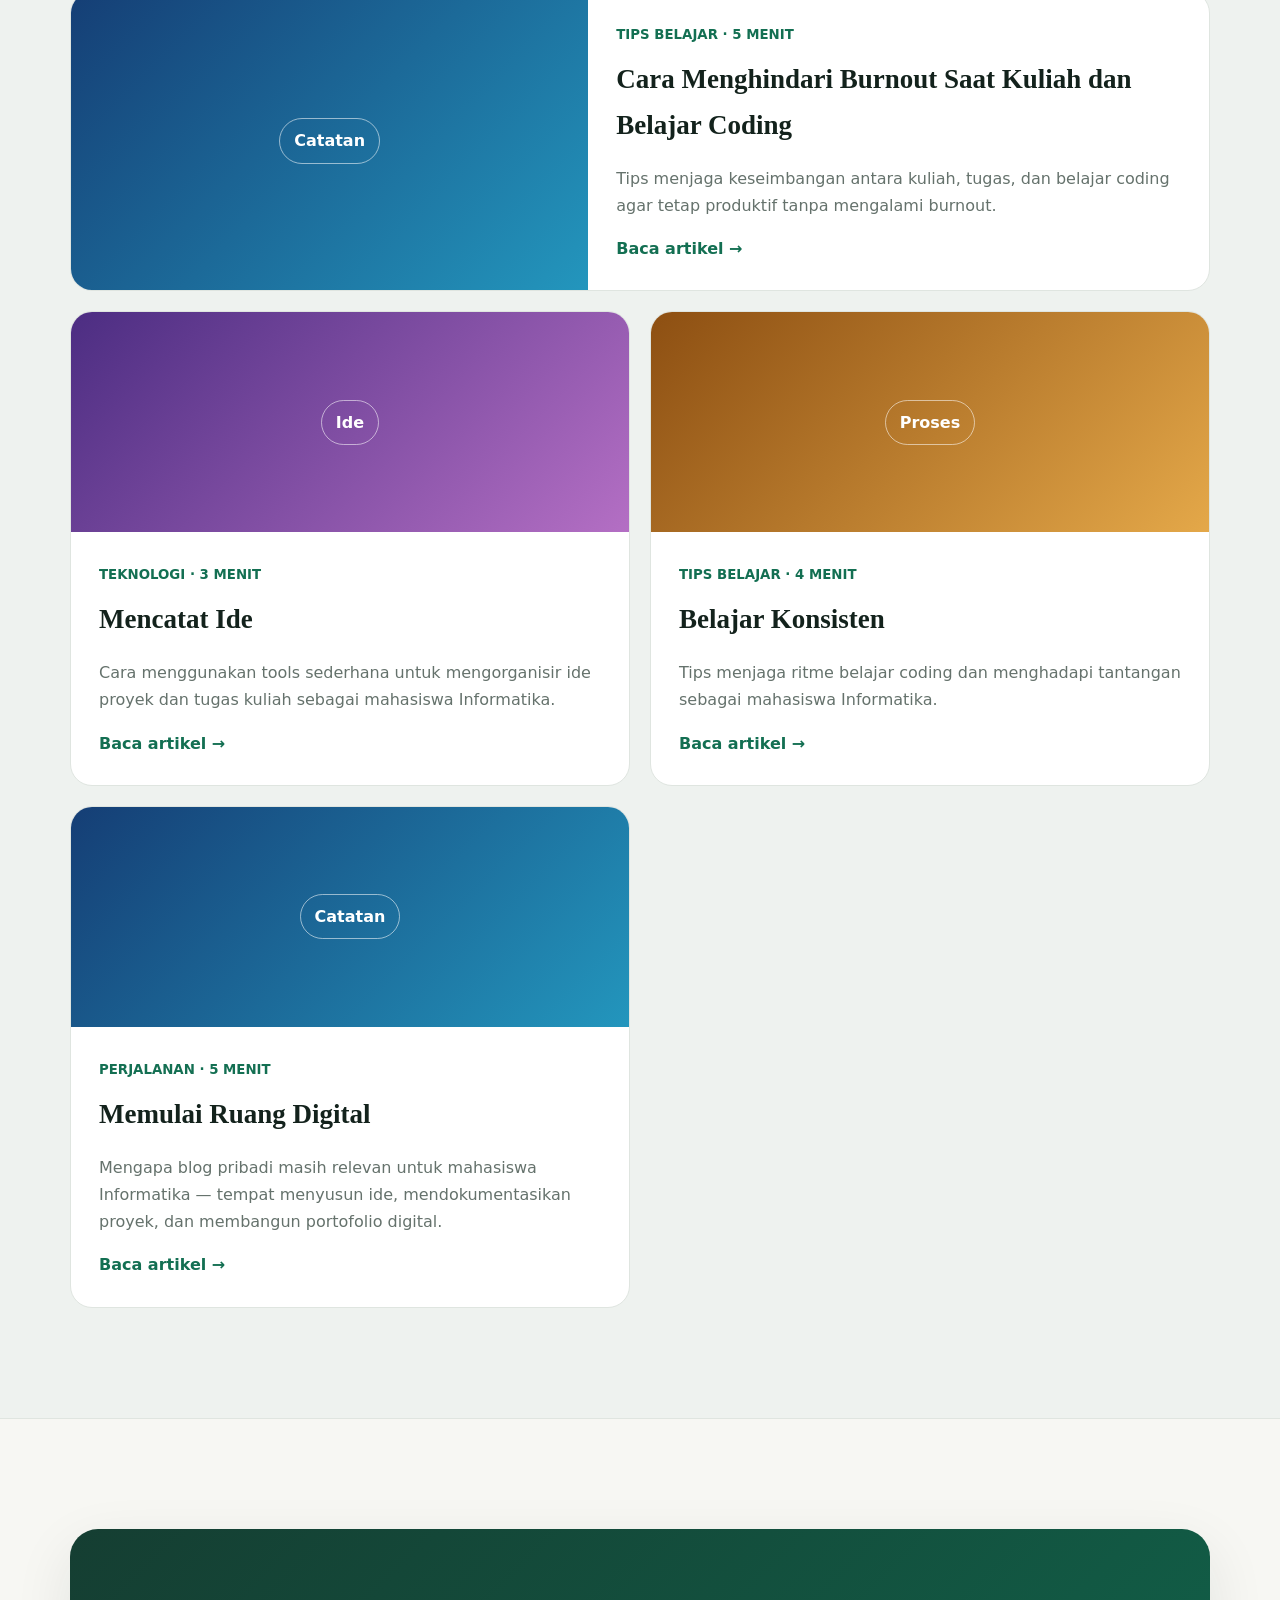
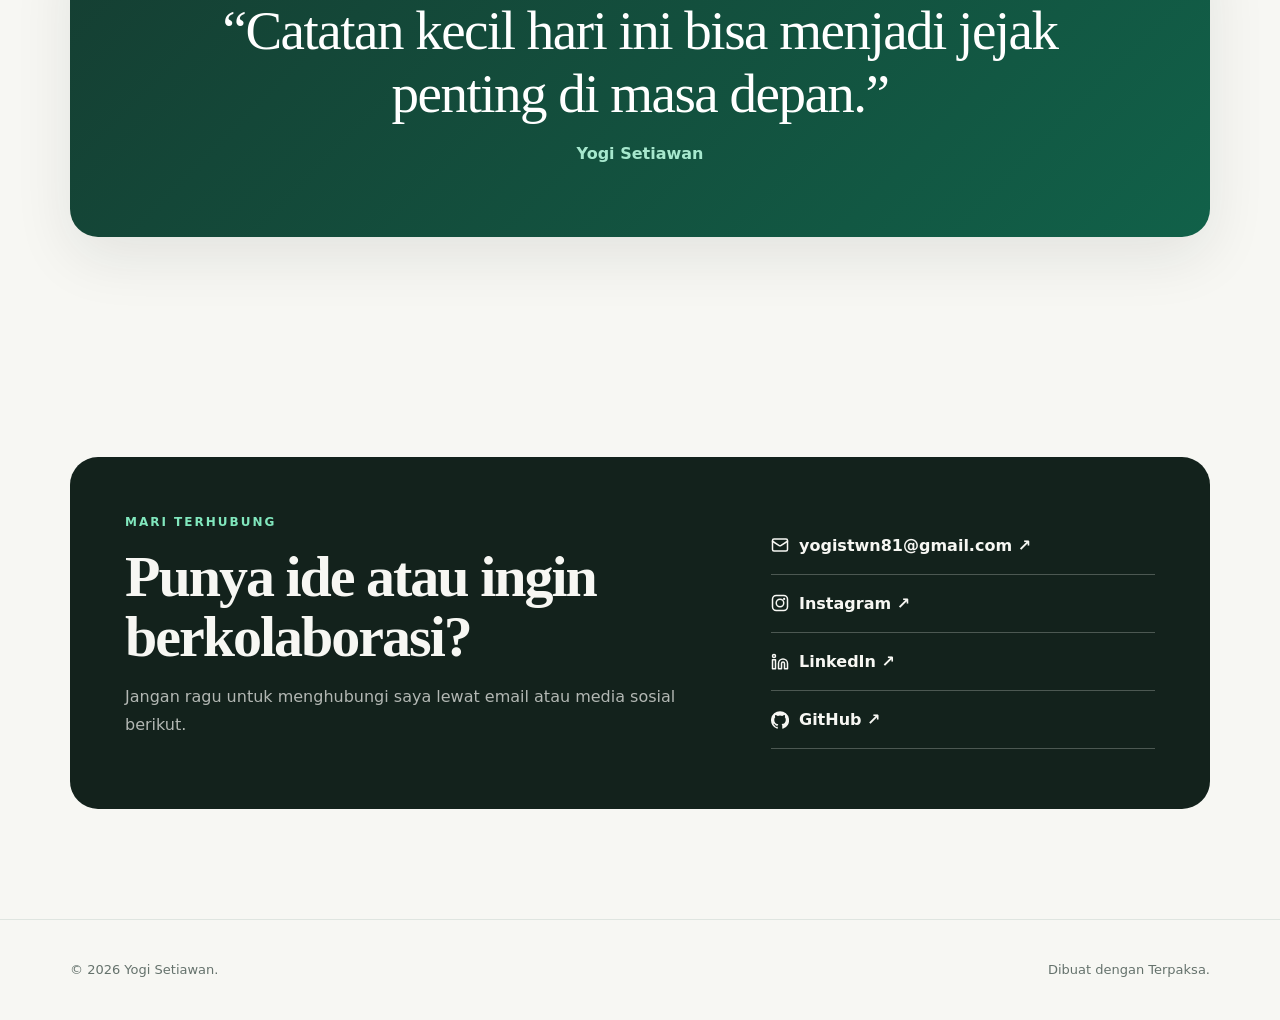
==== commit 1b862c80: "Update postingan otomatis - 08/17/2026 Mon 23:52:26.99" ====
--- a/index.html
+++ b/index.html
@@ -1,18 +1,160 @@
 <!doctype html>
-<html lang="id"><head><meta charset="utf-8"><meta name="viewport" content="width=device-width,initial-scale=1">
-<meta name="description" content="Blog pribadi Yogi Setiawan — mahasiswa Informatika. Berbagi pengalaman kuliah, tips belajar coding, dan catatan perjalanan di dunia teknologi.">
-<title>Yogi Setiawan | Blog Pribadi</title><link rel="icon" href="assets/favicon.svg" type="image/svg+xml"><link rel="stylesheet" href="assets/style.css"></head>
-<body><header class="site-header"><nav class="nav wrap"><a class="brand" href="#home"><span>YS</span> Yogi Setiawan</a><button class="menu" aria-label="Buka menu">☰</button><div class="links"><a href="#home">Beranda</a><a href="#tentang">Tentang</a><a href="#proyek">Proyek</a><a href="#tulisan">Tulisan</a><a href="#kontak">Kontak</a><button class="theme" aria-label="Ganti tema">◐</button></div></nav></header>
-<main id="home"><section class="hero wrap"><div><p class="eyebrow">BLOG PRIBADI</p><h1>Halo, saya <em>Yogi Setiawan.</em></h1><p class="typing-role"><span class="typing-text"></span><span class="cursor">|</span></p><p class="lead">Tempat saya berbagi perjalanan kuliah, eksperimen coding, dan hal-hal yang saya pelajari.</p><div class="actions"><a class="btn primary" href="#tulisan">Baca tulisan</a><a class="btn secondary" href="#tentang">Kenal lebih dekat</a></div><div class="meta"><span>✦ Ide &amp; pengalaman</span><span>✦ Tampilan responsif</span></div></div><div class="portrait" aria-label="Monogram Yogi Setiawan"><div class="orb">YS</div><span class="dot d1"></span><span class="dot d2"></span></div></section>
-<section class="band reveal"><div class="wrap stats"><div><b>Personal</b><span>Cerita autentik</span></div><div><b>Insightful</b><span>Catatan bermanfaat</span></div><div><b>Simple</b><span>Nyaman dibaca</span></div></div></section>
-<section class="section wrap reveal" id="tentang"><div class="section-head"><p class="eyebrow">TENTANG SAYA</p><h2>Belajar, berkarya, dan bertumbuh.</h2></div><div class="about"><article class="card"><h3>Perkenalan singkat</h3><p>Saya Yogi Setiawan, mahasiswa Informatika yang sedang menempuh perjalanan di dunia teknologi dan pemrograman. Di luar jam kuliah, saya senang mengeksplorasi berbagai bahasa pemrograman, membangun proyek kecil, dan belajar hal-hal baru seputar dunia IT.</p><p>Blog ini menjadi ruang digital untuk mendokumentasikan proses belajar, berbagi pengalaman kuliah, dan menyimpan catatan yang mungkin berguna bagi sesama mahasiswa.</p></article><div class="values"><div><span>01</span><h3>Eksplorasi</h3><p>Menjelajahi teknologi baru dan memperluas wawasan di dunia IT.</p></div><div><span>02</span><h3>Konsistensi</h3><p>Belajar dan coding setiap hari, selangkah demi selangkah.</p></div><div><span>03</span><h3>Berbagi</h3><p>Mengubah catatan kuliah dan pengalaman menjadi tulisan bermanfaat.</p></div></div></div></section><section class="section wrap reveal" id="skills"><div class="section-head"><p class="eyebrow">TECH STACK</p><h2>Teknologi yang saya gunakan.</h2></div><div class="skills"><span class="skill-tag"><span class="skill-dot" style="background:#E34F26"></span>HTML</span><span class="skill-tag"><span class="skill-dot" style="background:#1572B6"></span>CSS</span><span class="skill-tag"><span class="skill-dot" style="background:#F7DF1E"></span>JavaScript</span><span class="skill-tag"><span class="skill-dot" style="background:#3776AB"></span>Python</span><span class="skill-tag"><span class="skill-dot" style="background:#ED8B00"></span>Java</span><span class="skill-tag"><span class="skill-dot" style="background:#00599C"></span>C++</span><span class="skill-tag"><span class="skill-dot" style="background:#F05032"></span>Git</span><span class="skill-tag"><span class="skill-dot" style="background:#6e5494"></span>GitHub</span><span class="skill-tag"><span class="skill-dot" style="background:#007ACC"></span>VS Code</span><span class="skill-tag"><span class="skill-dot" style="background:#4479A1"></span>MySQL</span></div></section><section class="section soft reveal" id="proyek"><div class="wrap"><div class="section-head"><p class="eyebrow">PROYEK</p><h2>Karya dan eksperimen.</h2></div><div class="projects"><article class="project"><div class="project-header"><span class="project-icon">🌐</span><h3>Blog Pribadi</h3></div><p>Website blog personal dengan desain premium, dark mode, dan scroll animation. Dibangun dari nol tanpa framework.</p><div class="project-tags"><span class="project-tag">HTML</span><span class="project-tag">CSS</span><span class="project-tag">JavaScript</span></div><a class="project-link" href="https://github.com/setiawan81/" target="_blank">Lihat di GitHub →</a></article><article class="project"><div class="project-header"><span class="project-icon">✅</span><h3>TaskMaster CLI</h3></div><p>Aplikasi manajemen tugas berbasis terminal untuk mengatur deadline kuliah dan proyek pemrograman.</p><div class="project-tags"><span class="project-tag">Python</span><span class="project-tag">CLI</span><span class="project-tag">JSON</span></div><a class="project-link" href="https://github.com/setiawan81/" target="_blank">Lihat di GitHub →</a></article><article class="project"><div class="project-header"><span class="project-icon">🧠</span><h3>QuizApp</h3></div><p>Aplikasi kuis interaktif dengan sistem scoring, timer, dan bank soal untuk latihan ujian.</p><div class="project-tags"><span class="project-tag">Java</span><span class="project-tag">OOP</span><span class="project-tag">MySQL</span></div><a class="project-link" href="https://github.com/setiawan81/" target="_blank">Lihat di GitHub →</a></article></div></div></section>
-<section class="section soft reveal" id="tulisan"><div class="wrap"><div class="section-head row"><div><p class="eyebrow">TULISAN TERBARU</p><h2>Catatan pilihan.</h2></div><p>Kumpulan tulisan tentang teknologi, tips belajar, dan pengalaman sebagai mahasiswa Informatika.</p></div><div class="filter-container"><div class="search-box"><svg class="search-icon" width="16" height="16" viewBox="0 0 24 24" fill="none" stroke="currentColor" stroke-width="2" stroke-linecap="round" stroke-linejoin="round"><circle cx="11" cy="11" r="8"></circle><line x1="21" y1="21" x2="16.65" y2="16.65"></line></svg><input type="text" id="search-input" placeholder="Cari artikel..."></div><div class="category-filters"><button class="filter-btn active" data-category="all">Semua</button><button class="filter-btn" data-category="perjalanan">Perjalanan</button><button class="filter-btn" data-category="tips belajar">Tips Belajar</button><button class="filter-btn" data-category="teknologi">Teknologi</button></div></div><div class="posts">
+<html lang="id">
+
+<head>
+  <meta charset="utf-8">
+  <meta name="viewport" content="width=device-width,initial-scale=1">
+  <meta name="description"
+    content="Blog pribadi Yogi Setiawan — mahasiswa Informatika. Berbagi pengalaman kuliah, tips belajar coding, dan catatan perjalanan di dunia teknologi.">
+  <title>Yogi Setiawan | Blog Pribadi</title>
+  <link rel="icon" href="assets/favicon.svg" type="image/svg+xml">
+  <link rel="stylesheet" href="assets/style.css?v=1.1">
+</head>
+
+<body>
+  <header class="site-header">
+    <nav class="nav wrap"><a class="brand" href="#home"><span>YS</span> Yogi Setiawan</a><button class="menu"
+        aria-label="Buka menu">☰</button>
+      <div class="links"><a href="#home">Beranda</a><a href="#tentang">Tentang</a><a href="#proyek">Proyek</a><a
+          href="#tulisan">Tulisan</a><a href="#kontak">Kontak</a><button class="theme"
+          aria-label="Ganti tema">◐</button></div>
+    </nav>
+  </header>
+  <main id="home">
+    <section class="hero wrap">
+      <div>
+        <p class="eyebrow">BLOG PRIBADI</p>
+        <h1>Halo, saya <em>Yogi Setiawan.</em></h1>
+        <p class="typing-role"><span class="typing-text"></span><span class="cursor">|</span></p>
+        <p class="lead">Tempat saya berbagi perjalanan kuliah, eksperimen coding, dan hal-hal yang saya pelajari.</p>
+        <div class="actions"><a class="btn primary" href="#tulisan">Baca tulisan</a><a class="btn secondary"
+            href="#tentang">Kenal lebih dekat</a></div>
+        <div class="meta"><span>✦ Ide &amp; pengalaman</span><span>✦ Tampilan responsif</span></div>
+      </div>
+      <div class="portrait" aria-label="Monogram Yogi Setiawan">
+        <div class="orb">YS</div><span class="dot d1"></span><span class="dot d2"></span>
+      </div>
+    </section>
+    <section class="band reveal">
+      <div class="wrap stats">
+        <div><b>Personal</b><span>Cerita autentik</span></div>
+        <div><b>Insightful</b><span>Catatan bermanfaat</span></div>
+        <div><b>Simple</b><span>Nyaman dibaca</span></div>
+      </div>
+    </section>
+    <section class="section wrap reveal" id="tentang">
+      <div class="section-head">
+        <p class="eyebrow">TENTANG SAYA</p>
+        <h2>Belajar, berkarya, dan bertumbuh.</h2>
+      </div>
+      <div class="about">
+        <article class="card">
+          <h3>Perkenalan singkat</h3>
+          <p>Saya Yogi Setiawan, mahasiswa Informatika yang sedang menempuh perjalanan di dunia teknologi dan
+            pemrograman. Di luar jam kuliah, saya senang mengeksplorasi berbagai bahasa pemrograman, membangun proyek
+            kecil, dan belajar hal-hal baru seputar dunia IT.</p>
+          <p>Blog ini menjadi ruang digital untuk mendokumentasikan proses belajar, berbagi pengalaman kuliah, dan
+            menyimpan catatan yang mungkin berguna bagi sesama mahasiswa.</p>
+        </article>
+        <div class="values">
+          <div><span>01</span>
+            <h3>Eksplorasi</h3>
+            <p>Menjelajahi teknologi baru dan memperluas wawasan di dunia IT.</p>
+          </div>
+          <div><span>02</span>
+            <h3>Konsistensi</h3>
+            <p>Belajar dan coding setiap hari, selangkah demi selangkah.</p>
+          </div>
+          <div><span>03</span>
+            <h3>Berbagi</h3>
+            <p>Mengubah catatan kuliah dan pengalaman menjadi tulisan bermanfaat.</p>
+          </div>
+        </div>
+      </div>
+    </section>
+    <section class="section wrap reveal" id="skills">
+      <div class="section-head">
+        <p class="eyebrow">TECH STACK</p>
+        <h2>Teknologi yang saya gunakan.</h2>
+      </div>
+      <div class="skills"><span class="skill-tag"><span class="skill-dot"
+            style="background:#E34F26"></span>HTML</span><span class="skill-tag"><span class="skill-dot"
+            style="background:#1572B6"></span>CSS</span><span class="skill-tag"><span class="skill-dot"
+            style="background:#F7DF1E"></span>JavaScript</span><span class="skill-tag"><span class="skill-dot"
+            style="background:#3776AB"></span>Python</span><span class="skill-tag"><span class="skill-dot"
+            style="background:#ED8B00"></span>Java</span><span class="skill-tag"><span class="skill-dot"
+            style="background:#00599C"></span>C++</span><span class="skill-tag"><span class="skill-dot"
+            style="background:#F05032"></span>Git</span><span class="skill-tag"><span class="skill-dot"
+            style="background:#6e5494"></span>GitHub</span><span class="skill-tag"><span class="skill-dot"
+            style="background:#007ACC"></span>VS Code</span><span class="skill-tag"><span class="skill-dot"
+            style="background:#4479A1"></span>MySQL</span></div>
+    </section>
+    <section class="section soft reveal" id="proyek">
+      <div class="wrap">
+        <div class="section-head">
+          <p class="eyebrow">PROYEK</p>
+          <h2>Karya dan eksperimen.</h2>
+        </div>
+        <div class="projects">
+          <article class="project">
+            <div class="project-header"><span class="project-icon">🌐</span>
+              <h3>Blog Pribadi</h3>
+            </div>
+            <p>Website blog personal dengan desain premium, dark mode, dan scroll animation. Dibangun dari nol tanpa
+              framework.</p>
+            <div class="project-tags"><span class="project-tag">HTML</span><span class="project-tag">CSS</span><span
+                class="project-tag">JavaScript</span></div><a class="project-link" href="https://github.com/setiawan81/"
+              target="_blank">Lihat di GitHub →</a>
+          </article>
+          <article class="project">
+            <div class="project-header"><span class="project-icon">✅</span>
+              <h3>TaskMaster CLI</h3>
+            </div>
+            <p>Aplikasi manajemen tugas berbasis terminal untuk mengatur deadline kuliah dan proyek pemrograman.</p>
+            <div class="project-tags"><span class="project-tag">Python</span><span class="project-tag">CLI</span><span
+                class="project-tag">JSON</span></div><a class="project-link" href="https://github.com/setiawan81/"
+              target="_blank">Lihat di GitHub →</a>
+          </article>
+          <article class="project">
+            <div class="project-header"><span class="project-icon">🧠</span>
+              <h3>QuizApp</h3>
+            </div>
+            <p>Aplikasi kuis interaktif dengan sistem scoring, timer, dan bank soal untuk latihan ujian.</p>
+            <div class="project-tags"><span class="project-tag">Java</span><span class="project-tag">OOP</span><span
+                class="project-tag">MySQL</span></div><a class="project-link" href="https://github.com/setiawan81/"
+              target="_blank">Lihat di GitHub →</a>
+          </article>
+        </div>
+      </div>
+    </section>
+    <section class="section soft reveal" id="tulisan">
+      <div class="wrap">
+        <div class="section-head row">
+          <div>
+            <p class="eyebrow">TULISAN TERBARU</p>
+            <h2>Catatan pilihan.</h2>
+          </div>
+          <p>Kumpulan tulisan tentang teknologi, tips belajar, dan pengalaman sebagai mahasiswa Informatika.</p>
+        </div>
+        <div class="filter-container">
+          <div class="search-box"><svg class="search-icon" width="16" height="16" viewBox="0 0 24 24" fill="none"
+              stroke="currentColor" stroke-width="2" stroke-linecap="round" stroke-linejoin="round">
+              <circle cx="11" cy="11" r="8"></circle>
+              <line x1="21" y1="21" x2="16.65" y2="16.65"></line>
+            </svg><input type="text" id="search-input" placeholder="Cari artikel..."></div>
+          <div class="category-filters"><button class="filter-btn active" data-category="all">Semua</button><button
+              class="filter-btn" data-category="perjalanan">Perjalanan</button><button class="filter-btn"
+              data-category="tips belajar">Tips Belajar</button><button class="filter-btn"
+              data-category="teknologi">Teknologi</button></div>
+        </div>
+        <div class="posts">
           <article class="post featured">
             <div class="thumb blue"><span>Catatan</span></div>
             <div>
               <small>TIPS BELAJAR · 5 MENIT</small>
               <h3>Cara Menghindari Burnout Saat Kuliah dan Belajar Coding</h3>
-              <p>Tips menjaga keseimbangan antara kuliah, tugas, dan belajar coding agar tetap produktif tanpa mengalami burnout.</p>
+              <p>Tips menjaga keseimbangan antara kuliah, tugas, dan belajar coding agar tetap produktif tanpa mengalami
+                burnout.</p>
               <a href="posts/cara-menghindari-burnout-saat-kuliah-dan-belajar-coding.html">Baca artikel →</a>
             </div>
           </article>
@@ -21,7 +163,8 @@
             <div>
               <small>TEKNOLOGI · 3 MENIT</small>
               <h3>Mencatat Ide</h3>
-              <p>Cara menggunakan tools sederhana untuk mengorganisir ide proyek dan tugas kuliah sebagai mahasiswa Informatika.</p>
+              <p>Cara menggunakan tools sederhana untuk mengorganisir ide proyek dan tugas kuliah sebagai mahasiswa
+                Informatika.</p>
               <a href="posts/mencatat-ide.html">Baca artikel →</a>
             </div>
           </article>
@@ -39,10 +182,61 @@
             <div>
               <small>PERJALANAN · 5 MENIT</small>
               <h3>Memulai Ruang Digital</h3>
-              <p>Mengapa blog pribadi masih relevan untuk mahasiswa Informatika — tempat menyusun ide, mendokumentasikan proyek, dan membangun portofolio digital.</p>
+              <p>Mengapa blog pribadi masih relevan untuk mahasiswa Informatika — tempat menyusun ide, mendokumentasikan
+                proyek, dan membangun portofolio digital.</p>
               <a href="posts/memulai-blog.html">Baca artikel →</a>
             </div>
           </article>
-        </div></div></section>
-<section class="section wrap reveal"><div class="quote"><p>“Catatan kecil hari ini bisa menjadi jejak penting di masa depan.”</p><span>Yogi Setiawan</span></div></section><section class="section wrap reveal" id="kontak"><div class="contact"><div><p class="eyebrow">MARI TERHUBUNG</p><h2>Punya ide atau ingin berkolaborasi?</h2><p>Jangan ragu untuk menghubungi saya lewat email atau media sosial berikut.</p></div><div class="contact-links"><a href="mailto:yogistwn81@gmail.com"><svg width="18" height="18" viewBox="0 0 24 24" fill="none" stroke="currentColor" stroke-width="2" stroke-linecap="round" stroke-linejoin="round"><rect x="2" y="4" width="20" height="16" rx="2"></rect><path d="m22 7-8.97 5.7a1.94 1.94 0 0 1-2.06 0L2 7"></path></svg> yogistwn81@gmail.com ↗</a><a href="https://www.instagram.com/fiery_kr/" target="_blank"><svg width="18" height="18" viewBox="0 0 24 24" fill="none" stroke="currentColor" stroke-width="2" stroke-linecap="round" stroke-linejoin="round"><rect x="2" y="2" width="20" height="20" rx="5"></rect><circle cx="12" cy="12" r="5"></circle><circle cx="17.5" cy="6.5" r="1.5" fill="currentColor" stroke="none"></circle></svg> Instagram ↗</a><a href="https://www.linkedin.com/in/yogi-setiawan-894449342/" target="_blank"><svg width="18" height="18" viewBox="0 0 24 24" fill="none" stroke="currentColor" stroke-width="2" stroke-linecap="round" stroke-linejoin="round"><path d="M16 8a6 6 0 0 1 6 6v7h-4v-7a2 2 0 0 0-4 0v7h-4v-7a6 6 0 0 1 6-6z"></path><rect x="2" y="9" width="4" height="12"></rect><circle cx="4" cy="4" r="2"></circle></svg> LinkedIn ↗</a><a href="https://github.com/setiawan81/" target="_blank"><svg width="18" height="18" viewBox="0 0 24 24" fill="currentColor"><path d="M12 .3a12 12 0 0 0-3.8 23.38c.6.11.82-.26.82-.58v-2.02c-3.34.73-4.04-1.61-4.04-1.61a3.18 3.18 0 0 0-1.33-1.76c-1.09-.74.08-.73.08-.73a2.52 2.52 0 0 1 1.84 1.24 2.56 2.56 0 0 0 3.5 1 2.56 2.56 0 0 1 .76-1.6c-2.67-.3-5.47-1.33-5.47-5.93a4.64 4.64 0 0 1 1.24-3.22 4.3 4.3 0 0 1 .12-3.18s1-.32 3.3 1.23a11.38 11.38 0 0 1 6 0c2.3-1.55 3.3-1.23 3.3-1.23a4.3 4.3 0 0 1 .12 3.18 4.64 4.64 0 0 1 1.24 3.22c0 4.61-2.81 5.63-5.48 5.93a2.86 2.86 0 0 1 .82 2.22v3.29c0 .32.22.7.82.58A12 12 0 0 0 12 .3"></path></svg> GitHub ↗</a></div></div></section></main><button class="back-top" aria-label="Kembali ke atas"><svg width="20" height="20" viewBox="0 0 24 24" fill="none" stroke="currentColor" stroke-width="2.5" stroke-linecap="round" stroke-linejoin="round"><path d="m18 15-6-6-6 6"></path></svg></button>
-<footer><div class="wrap footer"><p>© <span id="year"></span> Yogi Setiawan.</p><p>Dibuat dengan perhatian pada detail.</p></div></footer><script src="assets/script.js"></script></body></html>+        </div>
+      </div>
+    </section>
+    <section class="section wrap reveal">
+      <div class="quote">
+        <p>“Catatan kecil hari ini bisa menjadi jejak penting di masa depan.”</p><span>Yogi Setiawan</span>
+      </div>
+    </section>
+    <section class="section wrap reveal" id="kontak">
+      <div class="contact">
+        <div>
+          <p class="eyebrow">MARI TERHUBUNG</p>
+          <h2>Punya ide atau ingin berkolaborasi?</h2>
+          <p>Jangan ragu untuk menghubungi saya lewat email atau media sosial berikut.</p>
+        </div>
+        <div class="contact-links"><a href="mailto:yogistwn81@gmail.com"><svg width="18" height="18" viewBox="0 0 24 24"
+              fill="none" stroke="currentColor" stroke-width="2" stroke-linecap="round" stroke-linejoin="round">
+              <rect x="2" y="4" width="20" height="16" rx="2"></rect>
+              <path d="m22 7-8.97 5.7a1.94 1.94 0 0 1-2.06 0L2 7"></path>
+            </svg> yogistwn81@gmail.com ↗</a><a href="https://www.instagram.com/fiery_kr/" target="_blank"><svg
+              width="18" height="18" viewBox="0 0 24 24" fill="none" stroke="currentColor" stroke-width="2"
+              stroke-linecap="round" stroke-linejoin="round">
+              <rect x="2" y="2" width="20" height="20" rx="5"></rect>
+              <circle cx="12" cy="12" r="5"></circle>
+              <circle cx="17.5" cy="6.5" r="1.5" fill="currentColor" stroke="none"></circle>
+            </svg> Instagram ↗</a><a href="https://www.linkedin.com/in/yogi-setiawan-894449342/" target="_blank"><svg
+              width="18" height="18" viewBox="0 0 24 24" fill="none" stroke="currentColor" stroke-width="2"
+              stroke-linecap="round" stroke-linejoin="round">
+              <path d="M16 8a6 6 0 0 1 6 6v7h-4v-7a2 2 0 0 0-4 0v7h-4v-7a6 6 0 0 1 6-6z"></path>
+              <rect x="2" y="9" width="4" height="12"></rect>
+              <circle cx="4" cy="4" r="2"></circle>
+            </svg> LinkedIn ↗</a><a href="https://github.com/setiawan81/" target="_blank"><svg width="18" height="18"
+              viewBox="0 0 24 24" fill="currentColor">
+              <path
+                d="M12 .3a12 12 0 0 0-3.8 23.38c.6.11.82-.26.82-.58v-2.02c-3.34.73-4.04-1.61-4.04-1.61a3.18 3.18 0 0 0-1.33-1.76c-1.09-.74.08-.73.08-.73a2.52 2.52 0 0 1 1.84 1.24 2.56 2.56 0 0 0 3.5 1 2.56 2.56 0 0 1 .76-1.6c-2.67-.3-5.47-1.33-5.47-5.93a4.64 4.64 0 0 1 1.24-3.22 4.3 4.3 0 0 1 .12-3.18s1-.32 3.3 1.23a11.38 11.38 0 0 1 6 0c2.3-1.55 3.3-1.23 3.3-1.23a4.3 4.3 0 0 1 .12 3.18 4.64 4.64 0 0 1 1.24 3.22c0 4.61-2.81 5.63-5.48 5.93a2.86 2.86 0 0 1 .82 2.22v3.29c0 .32.22.7.82.58A12 12 0 0 0 12 .3">
+              </path>
+            </svg> GitHub ↗</a></div>
+      </div>
+    </section>
+  </main><button class="back-top" aria-label="Kembali ke atas"><svg width="20" height="20" viewBox="0 0 24 24"
+      fill="none" stroke="currentColor" stroke-width="2.5" stroke-linecap="round" stroke-linejoin="round">
+      <path d="m18 15-6-6-6 6"></path>
+    </svg></button>
+  <footer>
+    <div class="wrap footer">
+      <p>© <span id="year"></span> Yogi Setiawan.</p>
+      <p>Dibuat dengan Terpaksa.</p>
+    </div>
+  </footer>
+  <script src="assets/script.js"></script>
+</body>
+
+</html>
--- a/assets/style.css
+++ b/assets/style.css
@@ -142,4 +142,14 @@
 
 pre[class*="language-"] {
   padding: 24px 20px 20px 20px !important;
+}
+
+/* === Article Images Optimization === */
+.article img, .body img {
+  max-width: 100%;
+  height: auto;
+  display: block;
+  margin: 32px auto;
+  border-radius: 14px;
+  box-shadow: 0 10px 30px rgba(0, 0, 0, 0.15);
 }
